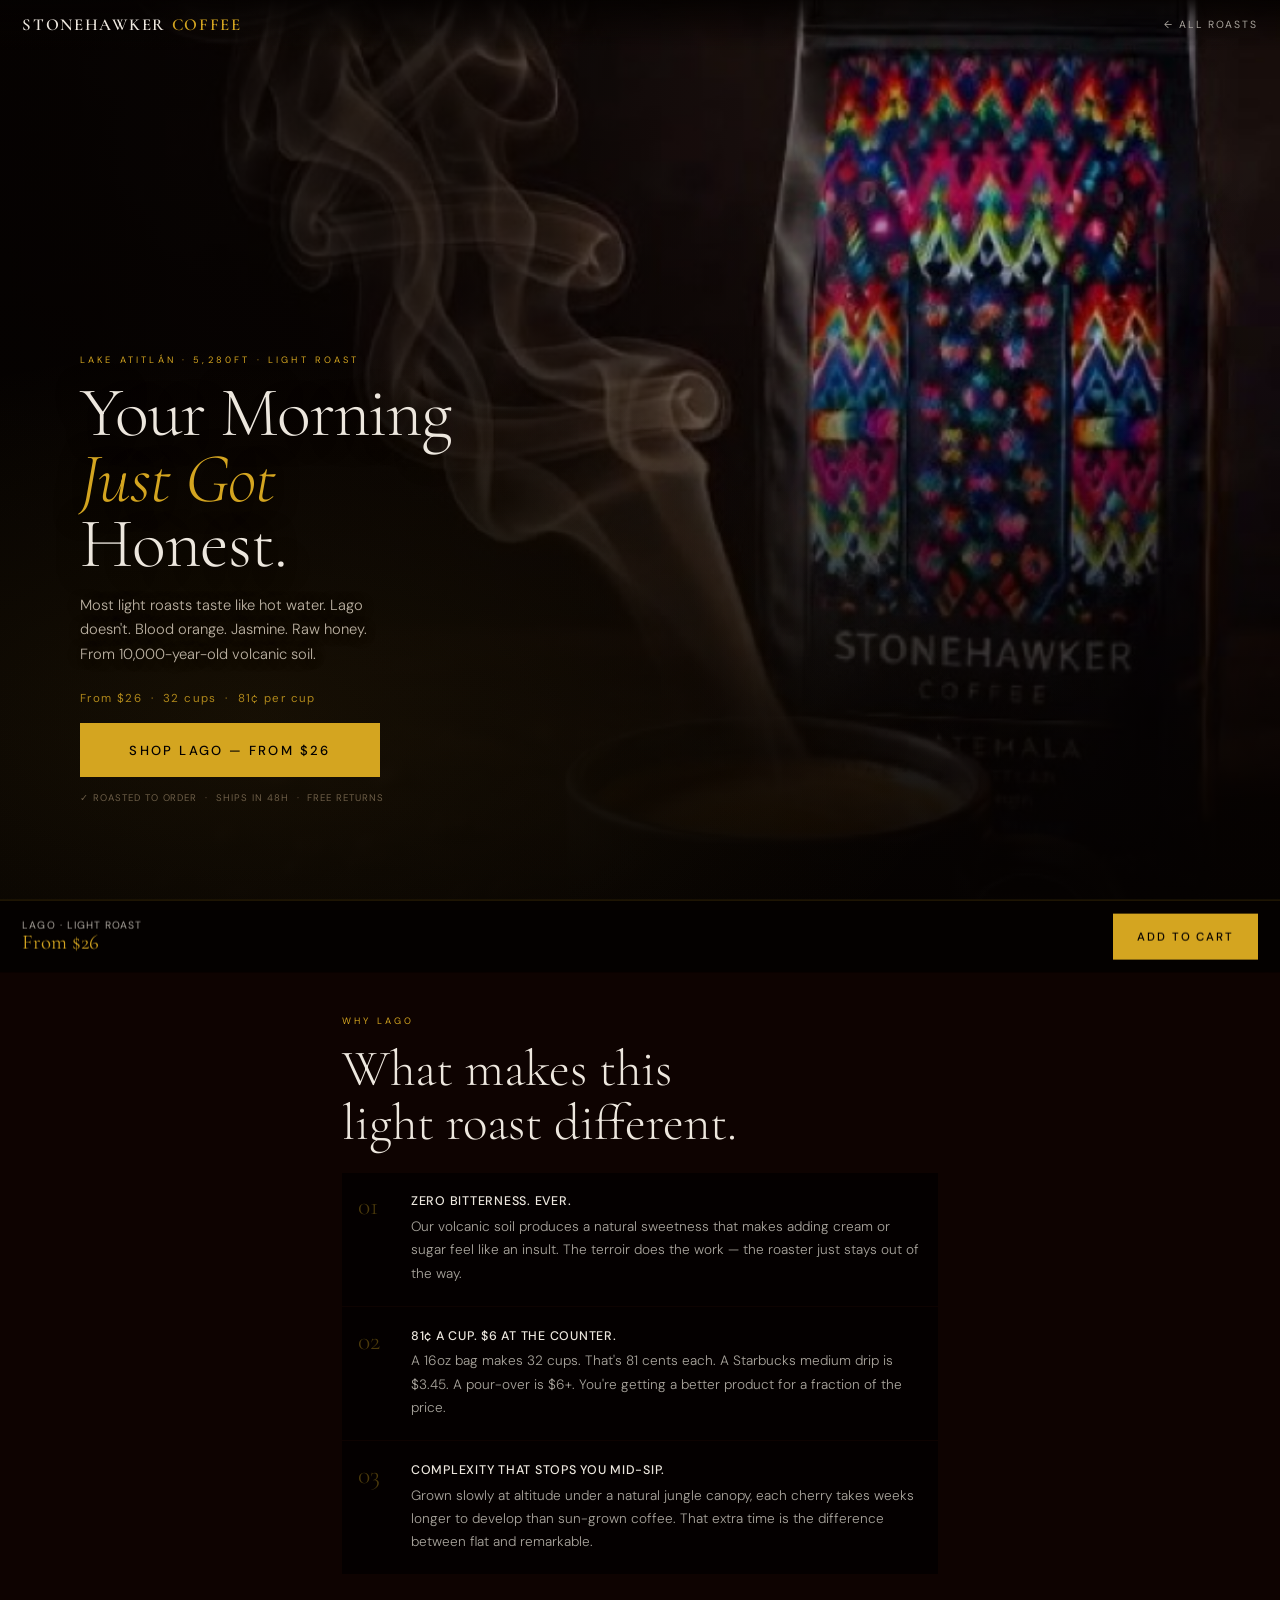
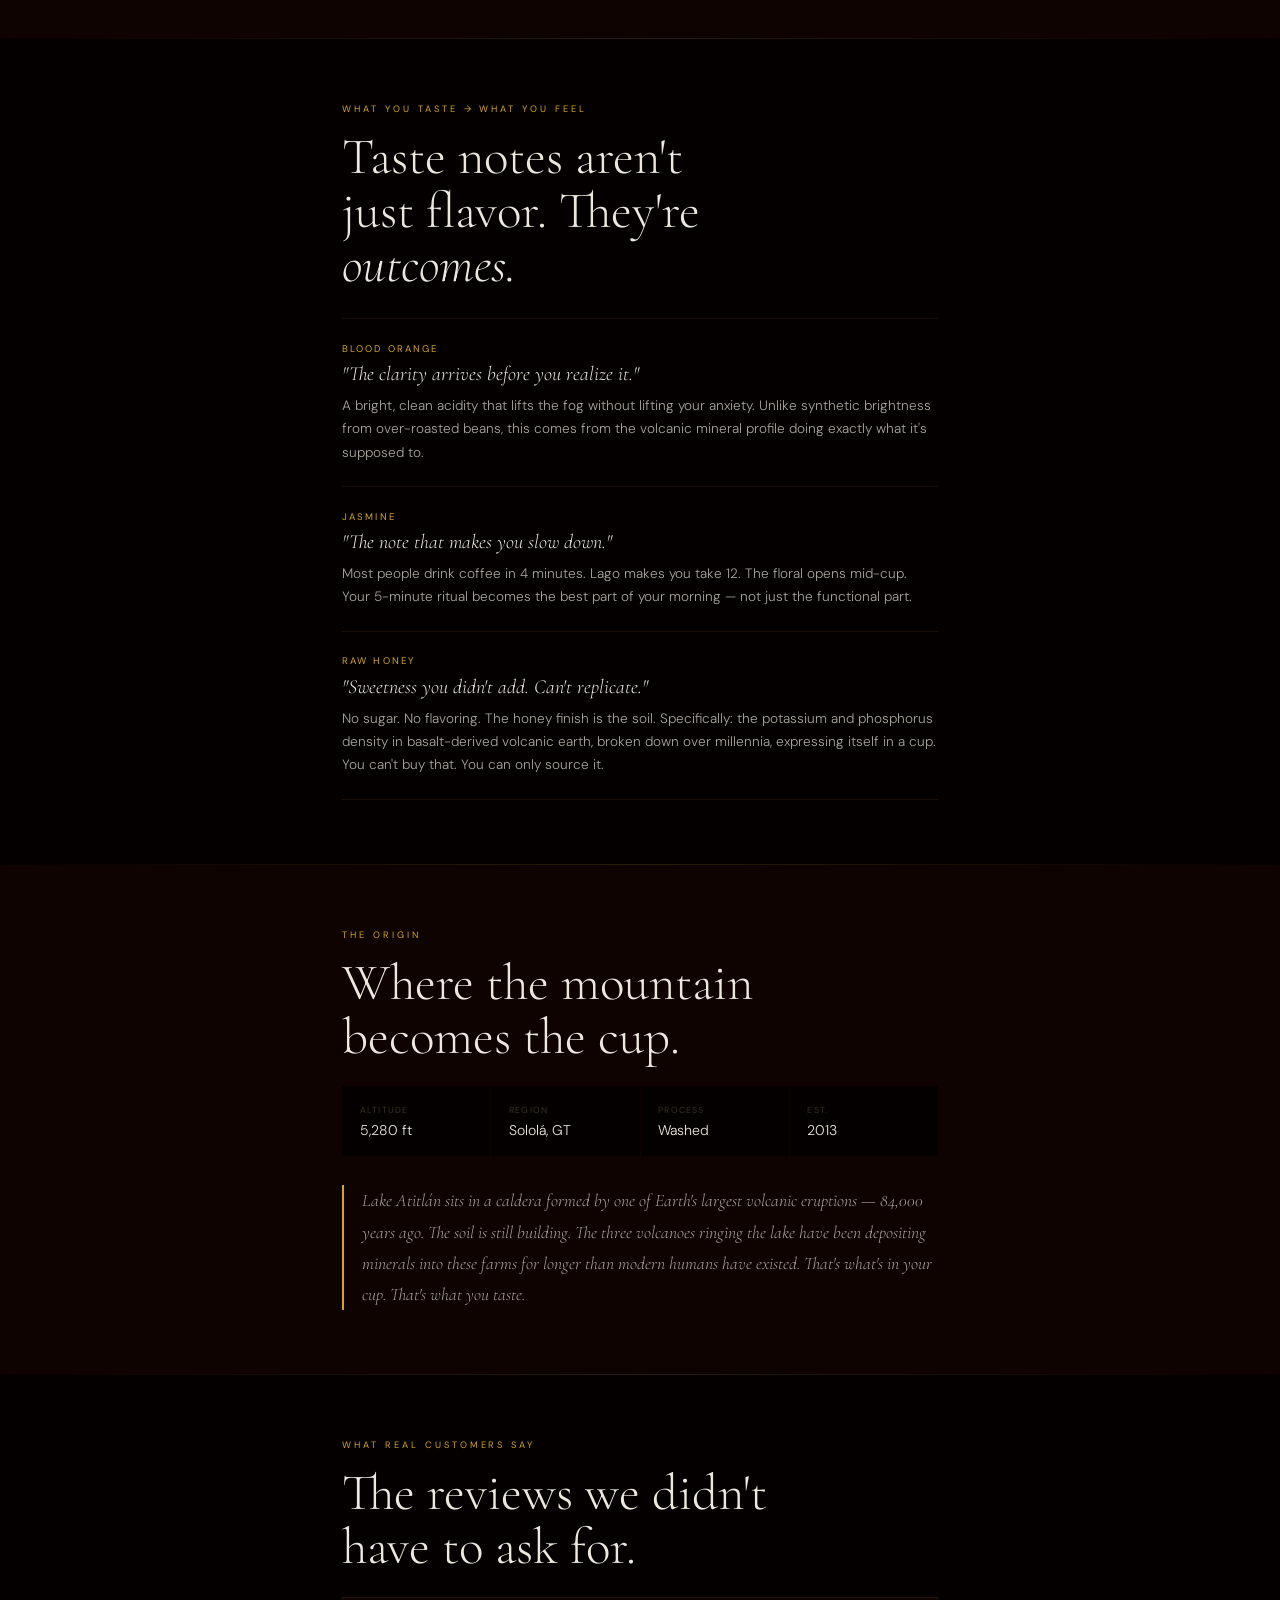
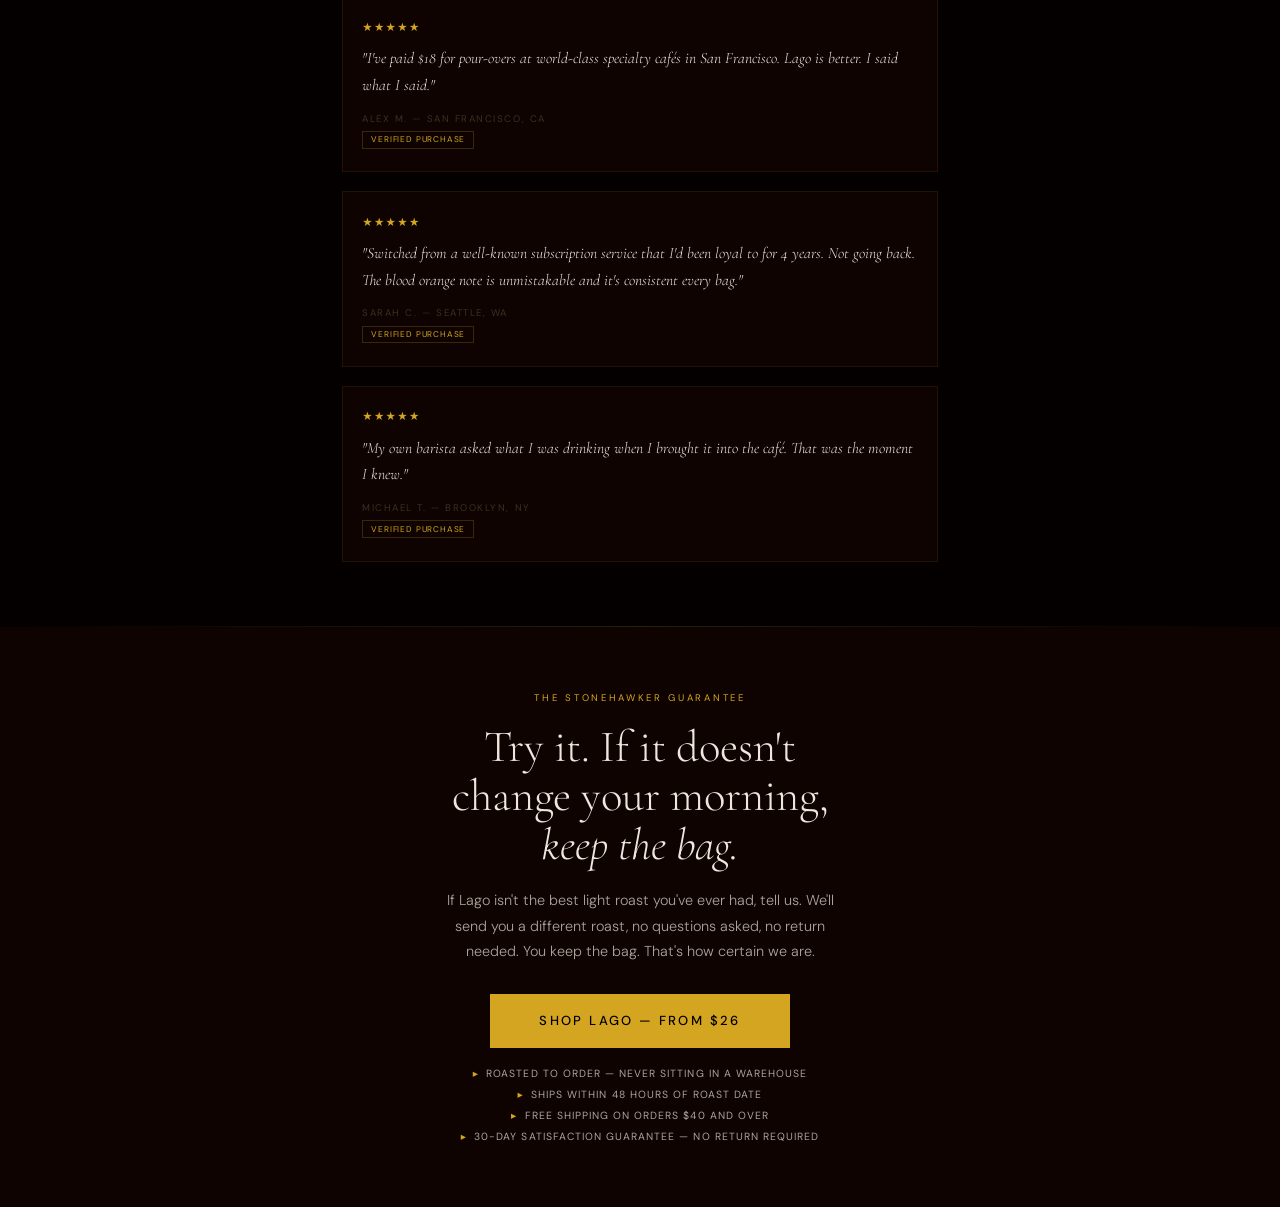
==== lago.html @ 263eb5f6 "Add 3 direct-response conversion landing pages lago.html     — Light roast (Sabri Suby / Hormozi fra" ====
<!DOCTYPE html>
<html lang="en">
<head>
<meta charset="UTF-8">
<meta name="viewport" content="width=device-width, initial-scale=1.0">
<title>Lago Light Roast — Stonehawker Coffee</title>
<meta name="description" content="The light roast that actually tastes like something. Blood orange, jasmine, raw honey. Shade-grown at 5,280ft on the volcanic shores of Lake Atitlán. From $26.">
<link rel="preconnect" href="https://fonts.googleapis.com">
<link href="https://fonts.googleapis.com/css2?family=Cormorant+Garamond:ital,wght@0,300;0,400;0,600;1,300;1,400&family=DM+Sans:wght@300;400;500&display=swap" rel="stylesheet">
<style>
:root {
  --bg:       oklch(7% 0.022 35);
  --bg-mid:   oklch(12% 0.028 35);
  --cream:    oklch(93% 0.014 80);
  --dim:      oklch(72% 0.013 78);
  --ash:      oklch(32% 0.03 80);
  --accent:   #D4A520;
  --accent-r: 212, 165, 32;
  --serif: 'Cormorant Garamond', Georgia, serif;
  --sans:  'DM Sans', system-ui, sans-serif;
}
*,*::before,*::after{box-sizing:border-box;margin:0;padding:0}
html{scroll-behavior:smooth}
body{background:var(--bg);color:var(--cream);font-family:var(--sans);overflow-x:hidden}

/* ─── NAV ─── */
.lp-nav{position:fixed;top:0;left:0;right:0;z-index:100;display:flex;align-items:center;justify-content:space-between;padding:.9rem 1.4rem;background:linear-gradient(to bottom,rgba(5,2,1,.9),transparent);transition:background .4s}
.lp-nav.solid{background:rgba(5,2,1,.97);backdrop-filter:blur(14px);border-bottom:1px solid rgba(var(--accent-r),.12)}
.lp-logo{font-family:var(--serif);font-size:1.05rem;font-weight:600;letter-spacing:.1em;color:var(--cream);text-decoration:none}
.lp-logo span{color:var(--accent)}
.lp-back{font-size:.65rem;letter-spacing:.18em;text-transform:uppercase;color:var(--dim);text-decoration:none;transition:color .2s}
.lp-back:hover{color:var(--accent)}

/* ─── HERO ─── */
#hero{position:relative;height:100svh;min-height:600px;overflow:hidden;background:var(--bg);display:flex;align-items:flex-end}
.hero-vid{position:absolute;inset:0;z-index:0}
.hero-vid video{width:100%;height:100%;object-fit:cover;object-position:55% center;display:block}
.hero-scrim{position:absolute;inset:0;z-index:1;background:
  linear-gradient(to right, rgba(5,2,1,.94) 0%, rgba(5,2,1,.75) 38%, rgba(5,2,1,.28) 68%, transparent 100%),
  linear-gradient(to top,   rgba(5,2,1,.98) 0%, rgba(5,2,1,.82) 22%, rgba(5,2,1,.42) 44%, rgba(5,2,1,.1) 64%, transparent 84%)}
.hero-tint{position:absolute;inset:0;z-index:1;background:radial-gradient(ellipse 80% 60% at 20% 80%, rgba(var(--accent-r),.08), transparent 70%)}
.hero-body{position:relative;z-index:2;width:100%;max-width:86vw;padding:0 1.5rem 5rem}
.hero-eye{font-size:.58rem;letter-spacing:.34em;text-transform:uppercase;color:var(--accent);margin-bottom:.9rem}
.hero-h1{font-family:var(--serif);font-size:clamp(3rem,11.5vw,5.8rem);font-weight:300;line-height:.93;letter-spacing:-.015em;margin-bottom:1rem;text-shadow:0 2px 28px rgba(0,0,0,.55)}
.hero-h1 em{font-style:italic;color:var(--accent)}
.hero-sub{font-size:.92rem;font-weight:300;color:rgba(237,225,208,.78);max-width:320px;line-height:1.68;margin-bottom:1.5rem;text-shadow:0 1px 12px rgba(0,0,0,.7)}
.hero-price{font-size:.72rem;letter-spacing:.12em;color:rgba(var(--accent-r),.8);margin-bottom:1.1rem}
.btn-hero{display:block;width:100%;max-width:340px;background:var(--accent);color:var(--bg);border:none;padding:1.05rem 1.6rem;font-family:var(--sans);font-size:.82rem;font-weight:500;letter-spacing:.18em;text-transform:uppercase;cursor:pointer;transition:all .3s;min-height:54px}
.btn-hero:hover{background:var(--cream);transform:translateY(-2px);box-shadow:0 14px 36px rgba(var(--accent-r),.45)}
.hero-trust{margin-top:.85rem;font-size:.6rem;letter-spacing:.1em;color:rgba(200,176,140,.5);text-transform:uppercase}

/* ─── TRUST BAR ─── */
.trust-bar{display:flex;justify-content:center;gap:2rem;flex-wrap:wrap;padding:1.1rem 1.4rem;background:var(--bg-mid);border-bottom:1px solid rgba(var(--accent-r),.08)}
.trust-pill{font-size:.58rem;letter-spacing:.14em;text-transform:uppercase;color:var(--dim);display:flex;align-items:center;gap:.35rem}
.trust-pill::before{content:'✓';color:var(--accent);font-size:.7rem}

/* ─── SECTION WRAPPER ─── */
.s{max-width:540px;margin:0 auto;padding:3.2rem 1.5rem}

/* ─── SECTION LABEL ─── */
.s-label{font-size:.58rem;letter-spacing:.32em;text-transform:uppercase;color:var(--accent);margin-bottom:.9rem}
.s-title{font-family:var(--serif);font-size:clamp(2rem,7vw,3.2rem);font-weight:300;line-height:1.06;margin-bottom:1.2rem}
.s-body{font-size:.92rem;font-weight:300;color:var(--dim);line-height:1.8}

/* ─── BENEFITS ─── */
#benefits{background:var(--bg-mid)}
.benefit-list{display:flex;flex-direction:column;gap:1px;margin-top:1.4rem}
.benefit{display:grid;grid-template-columns:2.4rem 1fr;gap:.9rem;align-items:start;background:var(--bg);padding:1.3rem 1rem}
.benefit-num{font-family:var(--serif);font-size:1.6rem;font-weight:300;color:rgba(var(--accent-r),.35);line-height:1}
.benefit-title{font-size:.78rem;font-weight:500;letter-spacing:.06em;text-transform:uppercase;color:var(--cream);margin-bottom:.35rem}
.benefit-copy{font-size:.85rem;font-weight:300;color:var(--dim);line-height:1.72}

/* ─── TASTE → EMOTION ─── */
#taste{background:var(--bg)}
.taste-list{margin-top:1.6rem;display:flex;flex-direction:column}
.taste-item{padding:1.4rem 0;border-top:1px solid rgba(var(--accent-r),.1)}
.taste-item:last-child{border-bottom:1px solid rgba(var(--accent-r),.1)}
.taste-note{font-size:.6rem;letter-spacing:.22em;text-transform:uppercase;color:var(--accent);margin-bottom:.45rem}
.taste-headline{font-family:var(--serif);font-size:1.25rem;font-weight:300;color:var(--cream);margin-bottom:.5rem;font-style:italic}
.taste-desc{font-size:.85rem;font-weight:300;color:var(--dim);line-height:1.72}

/* ─── ORIGIN ─── */
#origin{background:var(--bg-mid)}
.origin-grid{display:grid;grid-template-columns:1fr 1fr;gap:1px;margin-top:1.4rem;margin-bottom:1.8rem}
.origin-cell{background:var(--bg);padding:1.1rem}
.origin-cell-label{font-size:.55rem;letter-spacing:.14em;text-transform:uppercase;color:var(--ash);margin-bottom:.3rem}
.origin-cell-val{font-size:.88rem;color:var(--cream);font-weight:300}
.origin-quote{font-family:var(--serif);font-size:1.1rem;font-style:italic;font-weight:300;color:var(--dim);line-height:1.78;border-left:2px solid var(--accent);padding-left:1.1rem}

/* ─── PROOF ─── */
#proof{background:var(--bg)}
.proof-list{display:flex;flex-direction:column;gap:1.2rem;margin-top:1.4rem}
.proof-card{background:var(--bg-mid);border:1px solid rgba(var(--accent-r),.09);padding:1.4rem 1.2rem}
.proof-stars{color:var(--accent);font-size:.72rem;letter-spacing:.12em;margin-bottom:.7rem}
.proof-text{font-family:var(--serif);font-size:.98rem;font-style:italic;font-weight:300;line-height:1.7;color:var(--cream);margin-bottom:.75rem}
.proof-author{font-size:.6rem;letter-spacing:.16em;text-transform:uppercase;color:var(--ash)}
.proof-badge{display:inline-block;font-size:.52rem;letter-spacing:.1em;text-transform:uppercase;border:1px solid rgba(var(--accent-r),.22);color:var(--accent);padding:.15rem .5rem;margin-top:.4rem}

/* ─── CLOSE ─── */
#close{background:var(--bg-mid);text-align:center}
.close-guarantee{font-size:.6rem;letter-spacing:.28em;text-transform:uppercase;color:var(--accent);margin-bottom:1.2rem}
.close-title{font-family:var(--serif);font-size:clamp(1.9rem,6.5vw,2.8rem);font-weight:300;line-height:1.1;margin-bottom:1.1rem}
.close-body{font-size:.9rem;font-weight:300;color:var(--dim);line-height:1.78;max-width:420px;margin:0 auto 1.8rem}
.close-perks{display:flex;flex-direction:column;gap:.5rem;margin-top:1.2rem}
.close-perk{font-size:.65rem;letter-spacing:.1em;text-transform:uppercase;color:var(--dim);display:flex;align-items:center;justify-content:center;gap:.45rem}
.close-perk::before{content:'▸';color:var(--accent)}

/* ─── STICKY BAR ─── */
.sticky{position:fixed;bottom:0;left:0;right:0;z-index:200;background:rgba(5,2,1,.97);backdrop-filter:blur(16px);border-top:1px solid rgba(var(--accent-r),.2);padding:.8rem 1.4rem;display:flex;align-items:center;gap:.8rem;justify-content:space-between;transform:translateY(100%);transition:transform .35s ease}
.sticky.visible{transform:translateY(0)}
.sticky-info{flex:1;min-width:0}
.sticky-name{font-size:.65rem;letter-spacing:.1em;text-transform:uppercase;color:var(--dim)}
.sticky-price{font-family:var(--serif);font-size:1.3rem;color:var(--accent);line-height:1.1}
.btn-sticky{background:var(--accent);color:var(--bg);border:none;padding:.8rem 1.5rem;font-family:var(--sans);font-size:.72rem;font-weight:500;letter-spacing:.16em;text-transform:uppercase;cursor:pointer;transition:all .25s;white-space:nowrap;min-height:46px;flex-shrink:0}
.btn-sticky:hover{background:var(--cream)}

/* ─── DIVIDER ─── */
.rule{height:1px;background:linear-gradient(to right,transparent,rgba(var(--accent-r),.18),transparent);margin:0}

@media(min-width:680px){
  .s{padding:4rem 2rem;max-width:600px}
  .hero-body{padding:0 3rem 5.5rem;max-width:580px}
  .btn-hero{max-width:300px}
  .origin-grid{grid-template-columns:repeat(4,1fr)}
  .trust-bar{gap:3rem}
}
@media(min-width:960px){
  .s{max-width:660px}
  .hero-body{max-width:660px;padding:0 5rem 6rem}
  .hero-h1{font-size:clamp(4rem,5.5vw,6.4rem)}
}
</style>
</head>
<body>

<nav class="lp-nav" id="lp-nav">
  <a href="index.html" class="lp-logo">STONEHAWKER <span>COFFEE</span></a>
  <a href="index.html" class="lp-back">← All Roasts</a>
</nav>

<!-- HERO -->
<section id="hero">
  <div class="hero-vid">
    <video autoplay muted loop playsinline preload="metadata" poster="assets/images/hero-poster.jpg">
      <source src="assets/video/hero-loop.mp4" type="video/mp4">
    </video>
  </div>
  <div class="hero-scrim"></div>
  <div class="hero-tint"></div>
  <div class="hero-body">
    <p class="hero-eye">Lake Atitlán · 5,280ft · Light Roast</p>
    <h1 class="hero-h1">Your Morning<br><em>Just Got</em><br>Honest.</h1>
    <p class="hero-sub">Most light roasts taste like hot water. Lago doesn't. Blood orange. Jasmine. Raw honey. From 10,000-year-old volcanic soil.</p>
    <p class="hero-price">From $26 &nbsp;·&nbsp; 32 cups &nbsp;·&nbsp; 81¢ per cup</p>
    <button class="btn-hero" onclick="addToCart()">Shop Lago — From $26</button>
    <p class="hero-trust">✓ Roasted to order &nbsp;·&nbsp; Ships in 48h &nbsp;·&nbsp; Free returns</p>
  </div>
</section>

<!-- TRUST BAR -->
<div class="trust-bar">
  <span class="trust-pill">Single Origin</span>
  <span class="trust-pill">Naturally Organic</span>
  <span class="trust-pill">Fair Trade Direct</span>
  <span class="trust-pill">Roasted to Order</span>
  <span class="trust-pill">30-Day Guarantee</span>
</div>

<div class="rule"></div>

<!-- BENEFITS -->
<section id="benefits">
  <div class="s">
    <p class="s-label">Why Lago</p>
    <h2 class="s-title">What makes this<br>light roast different.</h2>
    <div class="benefit-list">
      <div class="benefit">
        <span class="benefit-num">01</span>
        <div>
          <div class="benefit-title">Zero bitterness. Ever.</div>
          <p class="benefit-copy">Our volcanic soil produces a natural sweetness that makes adding cream or sugar feel like an insult. The terroir does the work — the roaster just stays out of the way.</p>
        </div>
      </div>
      <div class="benefit">
        <span class="benefit-num">02</span>
        <div>
          <div class="benefit-title">81¢ a cup. $6 at the counter.</div>
          <p class="benefit-copy">A 16oz bag makes 32 cups. That's 81 cents each. A Starbucks medium drip is $3.45. A pour-over is $6+. You're getting a better product for a fraction of the price.</p>
        </div>
      </div>
      <div class="benefit">
        <span class="benefit-num">03</span>
        <div>
          <div class="benefit-title">Complexity that stops you mid-sip.</div>
          <p class="benefit-copy">Grown slowly at altitude under a natural jungle canopy, each cherry takes weeks longer to develop than sun-grown coffee. That extra time is the difference between flat and remarkable.</p>
        </div>
      </div>
    </div>
  </div>
</section>

<div class="rule"></div>

<!-- TASTE → EMOTION -->
<section id="taste">
  <div class="s">
    <p class="s-label">What You Taste → What You Feel</p>
    <h2 class="s-title">Taste notes aren't<br>just flavor. They're<br><em>outcomes.</em></h2>
    <div class="taste-list">
      <div class="taste-item">
        <p class="taste-note">Blood Orange</p>
        <p class="taste-headline">"The clarity arrives before you realize it."</p>
        <p class="taste-desc">A bright, clean acidity that lifts the fog without lifting your anxiety. Unlike synthetic brightness from over-roasted beans, this comes from the volcanic mineral profile doing exactly what it's supposed to.</p>
      </div>
      <div class="taste-item">
        <p class="taste-note">Jasmine</p>
        <p class="taste-headline">"The note that makes you slow down."</p>
        <p class="taste-desc">Most people drink coffee in 4 minutes. Lago makes you take 12. The floral opens mid-cup. Your 5-minute ritual becomes the best part of your morning — not just the functional part.</p>
      </div>
      <div class="taste-item">
        <p class="taste-note">Raw Honey</p>
        <p class="taste-headline">"Sweetness you didn't add. Can't replicate."</p>
        <p class="taste-desc">No sugar. No flavoring. The honey finish is the soil. Specifically: the potassium and phosphorus density in basalt-derived volcanic earth, broken down over millennia, expressing itself in a cup. You can't buy that. You can only source it.</p>
      </div>
    </div>
  </div>
</section>

<div class="rule"></div>

<!-- ORIGIN -->
<section id="origin">
  <div class="s">
    <p class="s-label">The Origin</p>
    <h2 class="s-title">Where the mountain<br>becomes the cup.</h2>
    <div class="origin-grid">
      <div class="origin-cell"><div class="origin-cell-label">Altitude</div><div class="origin-cell-val">5,280 ft</div></div>
      <div class="origin-cell"><div class="origin-cell-label">Region</div><div class="origin-cell-val">Sololá, GT</div></div>
      <div class="origin-cell"><div class="origin-cell-label">Process</div><div class="origin-cell-val">Washed</div></div>
      <div class="origin-cell"><div class="origin-cell-label">Est.</div><div class="origin-cell-val">2013</div></div>
    </div>
    <p class="origin-quote">Lake Atitlán sits in a caldera formed by one of Earth's largest volcanic eruptions — 84,000 years ago. The soil is still building. The three volcanoes ringing the lake have been depositing minerals into these farms for longer than modern humans have existed. That's what's in your cup. That's what you taste.</p>
  </div>
</section>

<div class="rule"></div>

<!-- SOCIAL PROOF -->
<section id="proof">
  <div class="s">
    <p class="s-label">What Real Customers Say</p>
    <h2 class="s-title">The reviews we didn't<br>have to ask for.</h2>
    <div class="proof-list">
      <div class="proof-card">
        <div class="proof-stars">★★★★★</div>
        <p class="proof-text">"I've paid $18 for pour-overs at world-class specialty cafés in San Francisco. Lago is better. I said what I said."</p>
        <p class="proof-author">Alex M. — San Francisco, CA</p>
        <span class="proof-badge">Verified Purchase</span>
      </div>
      <div class="proof-card">
        <div class="proof-stars">★★★★★</div>
        <p class="proof-text">"Switched from a well-known subscription service that I'd been loyal to for 4 years. Not going back. The blood orange note is unmistakable and it's consistent every bag."</p>
        <p class="proof-author">Sarah C. — Seattle, WA</p>
        <span class="proof-badge">Verified Purchase</span>
      </div>
      <div class="proof-card">
        <div class="proof-stars">★★★★★</div>
        <p class="proof-text">"My own barista asked what I was drinking when I brought it into the café. That was the moment I knew."</p>
        <p class="proof-author">Michael T. — Brooklyn, NY</p>
        <span class="proof-badge">Verified Purchase</span>
      </div>
    </div>
  </div>
</section>

<div class="rule"></div>

<!-- CLOSE -->
<section id="close">
  <div class="s" style="text-align:center">
    <p class="close-guarantee">The Stonehawker Guarantee</p>
    <h2 class="close-title">Try it. If it doesn't<br>change your morning,<br><em>keep the bag.</em></h2>
    <p class="close-body">If Lago isn't the best light roast you've ever had, tell us. We'll send you a different roast, no questions asked, no return needed. You keep the bag. That's how certain we are.</p>
    <button class="btn-hero" style="margin:0 auto" onclick="addToCart()">Shop Lago — From $26</button>
    <div class="close-perks">
      <span class="close-perk">Roasted to order — never sitting in a warehouse</span>
      <span class="close-perk">Ships within 48 hours of roast date</span>
      <span class="close-perk">Free shipping on orders $40 and over</span>
      <span class="close-perk">30-day satisfaction guarantee — no return required</span>
    </div>
  </div>
</section>

<!-- STICKY BUY BAR -->
<div class="sticky" id="sticky">
  <div class="sticky-info">
    <div class="sticky-name">Lago · Light Roast</div>
    <div class="sticky-price">From $26</div>
  </div>
  <button class="btn-sticky" onclick="addToCart()">Add to Cart</button>
</div>

<script>
(function(){
  var nav = document.getElementById('lp-nav');
  var sticky = document.getElementById('sticky');
  var hero = document.getElementById('hero');
  window.addEventListener('scroll', function(){
    var y = window.scrollY;
    nav.classList.toggle('solid', y > 60);
    var heroBot = hero.offsetTop + hero.offsetHeight - 120;
    sticky.classList.toggle('visible', y > heroBot);
  }, {passive:true});

  var vid = document.querySelector('video');
  if(vid){ vid.muted=true; var p=vid.play(); if(p) p.catch(function(){vid.setAttribute('controls','');}); }
})();

function addToCart(){
  window.location.href='ashira.html';
}
</script>
</body>
</html>
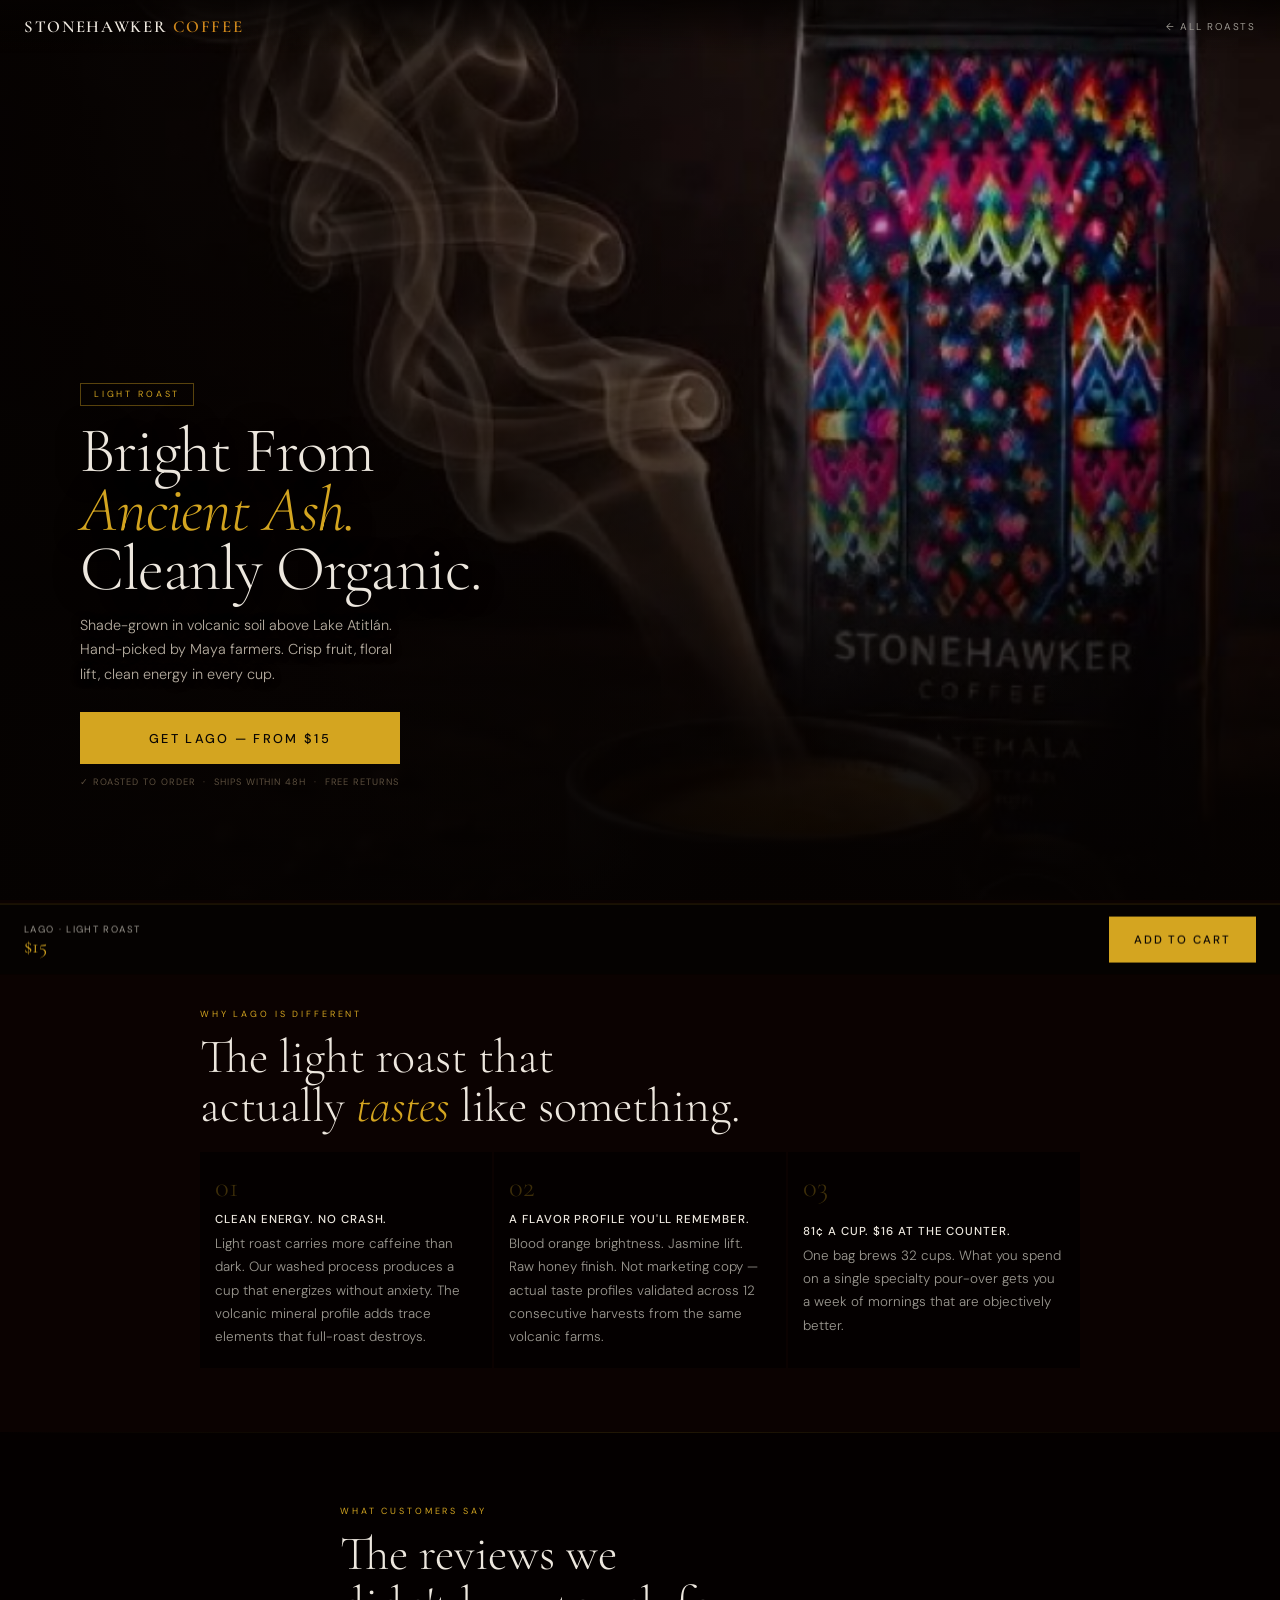
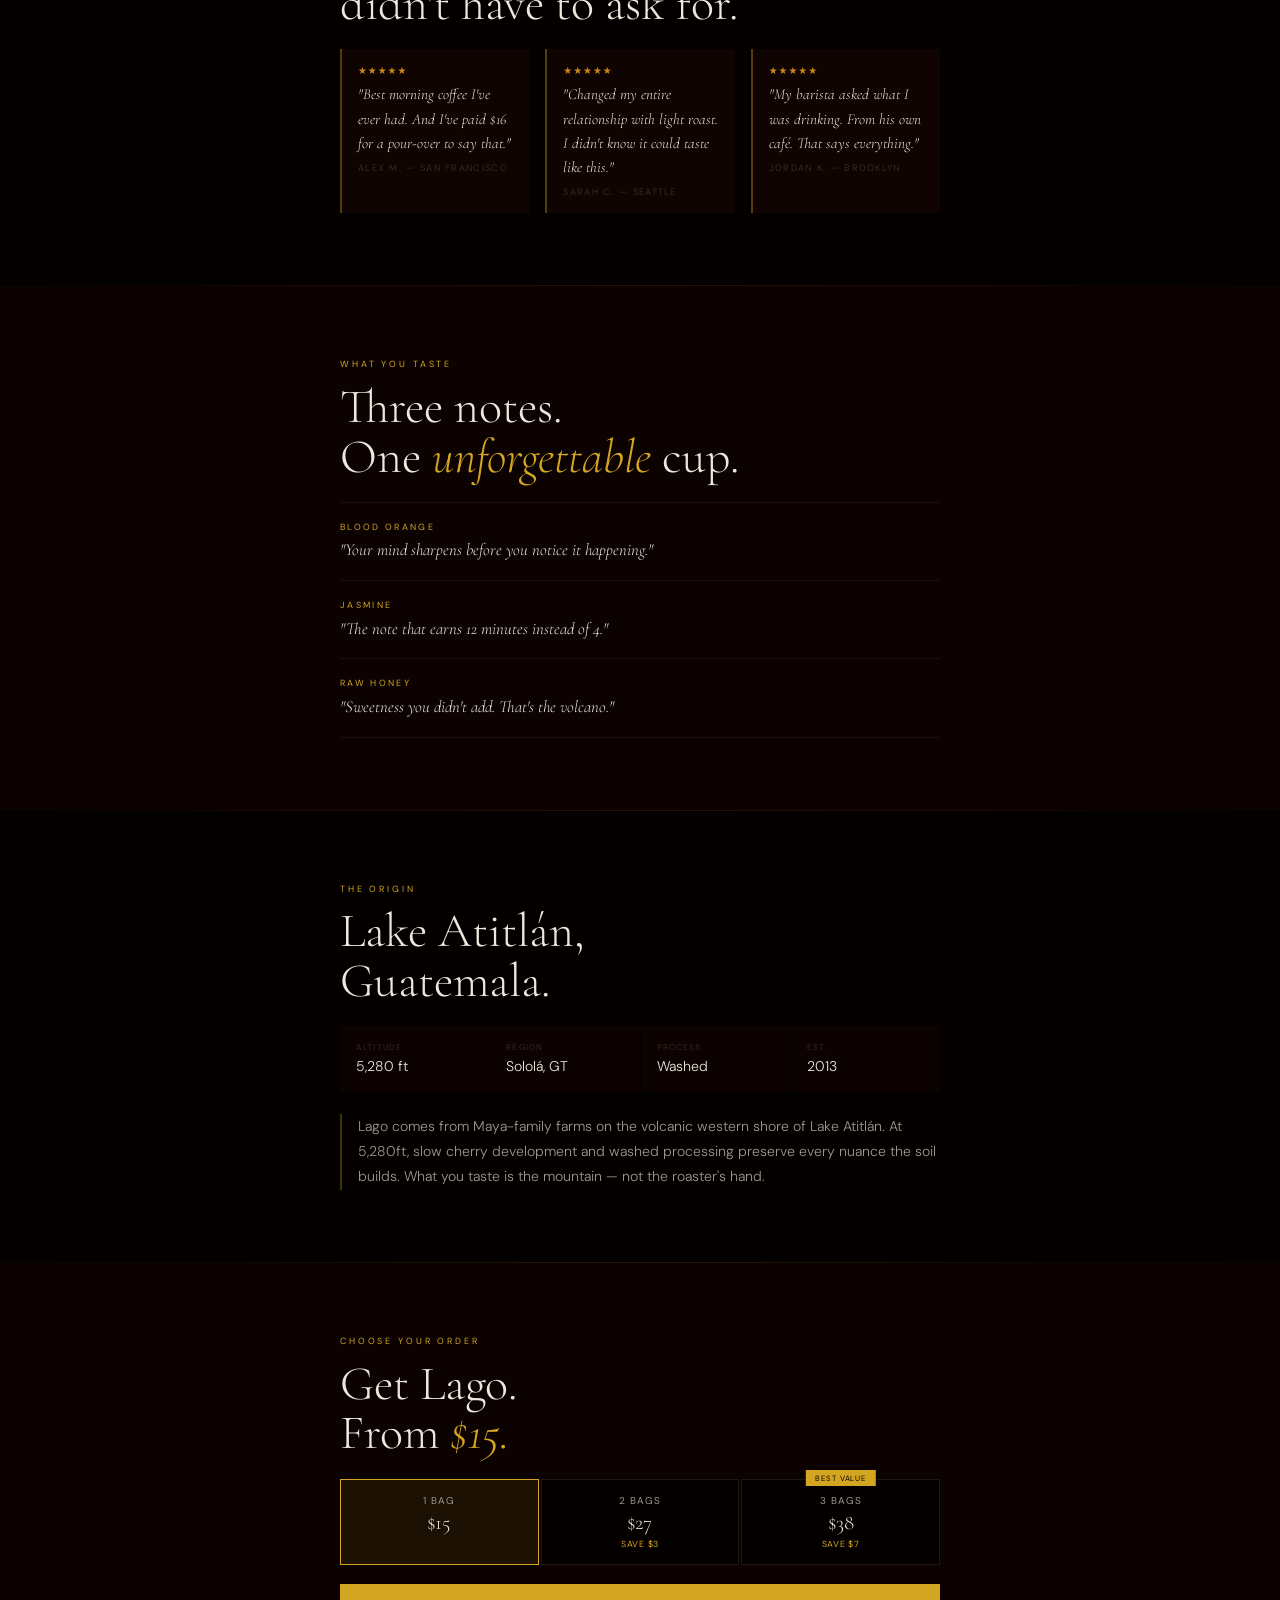
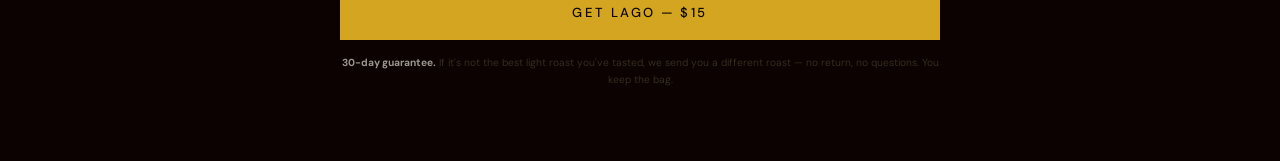
==== commit 3b4bb692: "Rebuild all 3 landing pages — full conversion system Shared css/lp.css base (cached across pages, ~5" ====
--- a/lago.html
+++ b/lago.html
@@ -4,195 +4,82 @@
 <meta charset="UTF-8">
 <meta name="viewport" content="width=device-width, initial-scale=1.0">
 <title>Lago Light Roast — Stonehawker Coffee</title>
-<meta name="description" content="The light roast that actually tastes like something. Blood orange, jasmine, raw honey. Shade-grown at 5,280ft on the volcanic shores of Lake Atitlán. From $26.">
+<meta name="description" content="Bright, floral, volcanic. Blood orange, jasmine, and raw honey from shade-grown farms at 5,280ft above Lake Atitlán. From $15. Roasted to order.">
 <link rel="preconnect" href="https://fonts.googleapis.com">
 <link href="https://fonts.googleapis.com/css2?family=Cormorant+Garamond:ital,wght@0,300;0,400;0,600;1,300;1,400&family=DM+Sans:wght@300;400;500&display=swap" rel="stylesheet">
+<link rel="stylesheet" href="css/lp.css">
 <style>
-:root {
-  --bg:       oklch(7% 0.022 35);
-  --bg-mid:   oklch(12% 0.028 35);
-  --cream:    oklch(93% 0.014 80);
-  --dim:      oklch(72% 0.013 78);
-  --ash:      oklch(32% 0.03 80);
-  --accent:   #D4A520;
-  --accent-r: 212, 165, 32;
-  --serif: 'Cormorant Garamond', Georgia, serif;
-  --sans:  'DM Sans', system-ui, sans-serif;
-}
-*,*::before,*::after{box-sizing:border-box;margin:0;padding:0}
-html{scroll-behavior:smooth}
-body{background:var(--bg);color:var(--cream);font-family:var(--sans);overflow-x:hidden}
-
-/* ─── NAV ─── */
-.lp-nav{position:fixed;top:0;left:0;right:0;z-index:100;display:flex;align-items:center;justify-content:space-between;padding:.9rem 1.4rem;background:linear-gradient(to bottom,rgba(5,2,1,.9),transparent);transition:background .4s}
-.lp-nav.solid{background:rgba(5,2,1,.97);backdrop-filter:blur(14px);border-bottom:1px solid rgba(var(--accent-r),.12)}
-.lp-logo{font-family:var(--serif);font-size:1.05rem;font-weight:600;letter-spacing:.1em;color:var(--cream);text-decoration:none}
-.lp-logo span{color:var(--accent)}
-.lp-back{font-size:.65rem;letter-spacing:.18em;text-transform:uppercase;color:var(--dim);text-decoration:none;transition:color .2s}
-.lp-back:hover{color:var(--accent)}
-
-/* ─── HERO ─── */
-#hero{position:relative;height:100svh;min-height:600px;overflow:hidden;background:var(--bg);display:flex;align-items:flex-end}
-.hero-vid{position:absolute;inset:0;z-index:0}
-.hero-vid video{width:100%;height:100%;object-fit:cover;object-position:55% center;display:block}
-.hero-scrim{position:absolute;inset:0;z-index:1;background:
-  linear-gradient(to right, rgba(5,2,1,.94) 0%, rgba(5,2,1,.75) 38%, rgba(5,2,1,.28) 68%, transparent 100%),
-  linear-gradient(to top,   rgba(5,2,1,.98) 0%, rgba(5,2,1,.82) 22%, rgba(5,2,1,.42) 44%, rgba(5,2,1,.1) 64%, transparent 84%)}
-.hero-tint{position:absolute;inset:0;z-index:1;background:radial-gradient(ellipse 80% 60% at 20% 80%, rgba(var(--accent-r),.08), transparent 70%)}
-.hero-body{position:relative;z-index:2;width:100%;max-width:86vw;padding:0 1.5rem 5rem}
-.hero-eye{font-size:.58rem;letter-spacing:.34em;text-transform:uppercase;color:var(--accent);margin-bottom:.9rem}
-.hero-h1{font-family:var(--serif);font-size:clamp(3rem,11.5vw,5.8rem);font-weight:300;line-height:.93;letter-spacing:-.015em;margin-bottom:1rem;text-shadow:0 2px 28px rgba(0,0,0,.55)}
-.hero-h1 em{font-style:italic;color:var(--accent)}
-.hero-sub{font-size:.92rem;font-weight:300;color:rgba(237,225,208,.78);max-width:320px;line-height:1.68;margin-bottom:1.5rem;text-shadow:0 1px 12px rgba(0,0,0,.7)}
-.hero-price{font-size:.72rem;letter-spacing:.12em;color:rgba(var(--accent-r),.8);margin-bottom:1.1rem}
-.btn-hero{display:block;width:100%;max-width:340px;background:var(--accent);color:var(--bg);border:none;padding:1.05rem 1.6rem;font-family:var(--sans);font-size:.82rem;font-weight:500;letter-spacing:.18em;text-transform:uppercase;cursor:pointer;transition:all .3s;min-height:54px}
-.btn-hero:hover{background:var(--cream);transform:translateY(-2px);box-shadow:0 14px 36px rgba(var(--accent-r),.45)}
-.hero-trust{margin-top:.85rem;font-size:.6rem;letter-spacing:.1em;color:rgba(200,176,140,.5);text-transform:uppercase}
-
-/* ─── TRUST BAR ─── */
-.trust-bar{display:flex;justify-content:center;gap:2rem;flex-wrap:wrap;padding:1.1rem 1.4rem;background:var(--bg-mid);border-bottom:1px solid rgba(var(--accent-r),.08)}
-.trust-pill{font-size:.58rem;letter-spacing:.14em;text-transform:uppercase;color:var(--dim);display:flex;align-items:center;gap:.35rem}
-.trust-pill::before{content:'✓';color:var(--accent);font-size:.7rem}
-
-/* ─── SECTION WRAPPER ─── */
-.s{max-width:540px;margin:0 auto;padding:3.2rem 1.5rem}
-
-/* ─── SECTION LABEL ─── */
-.s-label{font-size:.58rem;letter-spacing:.32em;text-transform:uppercase;color:var(--accent);margin-bottom:.9rem}
-.s-title{font-family:var(--serif);font-size:clamp(2rem,7vw,3.2rem);font-weight:300;line-height:1.06;margin-bottom:1.2rem}
-.s-body{font-size:.92rem;font-weight:300;color:var(--dim);line-height:1.8}
-
-/* ─── BENEFITS ─── */
-#benefits{background:var(--bg-mid)}
-.benefit-list{display:flex;flex-direction:column;gap:1px;margin-top:1.4rem}
-.benefit{display:grid;grid-template-columns:2.4rem 1fr;gap:.9rem;align-items:start;background:var(--bg);padding:1.3rem 1rem}
-.benefit-num{font-family:var(--serif);font-size:1.6rem;font-weight:300;color:rgba(var(--accent-r),.35);line-height:1}
-.benefit-title{font-size:.78rem;font-weight:500;letter-spacing:.06em;text-transform:uppercase;color:var(--cream);margin-bottom:.35rem}
-.benefit-copy{font-size:.85rem;font-weight:300;color:var(--dim);line-height:1.72}
-
-/* ─── TASTE → EMOTION ─── */
-#taste{background:var(--bg)}
-.taste-list{margin-top:1.6rem;display:flex;flex-direction:column}
-.taste-item{padding:1.4rem 0;border-top:1px solid rgba(var(--accent-r),.1)}
-.taste-item:last-child{border-bottom:1px solid rgba(var(--accent-r),.1)}
-.taste-note{font-size:.6rem;letter-spacing:.22em;text-transform:uppercase;color:var(--accent);margin-bottom:.45rem}
-.taste-headline{font-family:var(--serif);font-size:1.25rem;font-weight:300;color:var(--cream);margin-bottom:.5rem;font-style:italic}
-.taste-desc{font-size:.85rem;font-weight:300;color:var(--dim);line-height:1.72}
-
-/* ─── ORIGIN ─── */
-#origin{background:var(--bg-mid)}
-.origin-grid{display:grid;grid-template-columns:1fr 1fr;gap:1px;margin-top:1.4rem;margin-bottom:1.8rem}
-.origin-cell{background:var(--bg);padding:1.1rem}
-.origin-cell-label{font-size:.55rem;letter-spacing:.14em;text-transform:uppercase;color:var(--ash);margin-bottom:.3rem}
-.origin-cell-val{font-size:.88rem;color:var(--cream);font-weight:300}
-.origin-quote{font-family:var(--serif);font-size:1.1rem;font-style:italic;font-weight:300;color:var(--dim);line-height:1.78;border-left:2px solid var(--accent);padding-left:1.1rem}
-
-/* ─── PROOF ─── */
-#proof{background:var(--bg)}
-.proof-list{display:flex;flex-direction:column;gap:1.2rem;margin-top:1.4rem}
-.proof-card{background:var(--bg-mid);border:1px solid rgba(var(--accent-r),.09);padding:1.4rem 1.2rem}
-.proof-stars{color:var(--accent);font-size:.72rem;letter-spacing:.12em;margin-bottom:.7rem}
-.proof-text{font-family:var(--serif);font-size:.98rem;font-style:italic;font-weight:300;line-height:1.7;color:var(--cream);margin-bottom:.75rem}
-.proof-author{font-size:.6rem;letter-spacing:.16em;text-transform:uppercase;color:var(--ash)}
-.proof-badge{display:inline-block;font-size:.52rem;letter-spacing:.1em;text-transform:uppercase;border:1px solid rgba(var(--accent-r),.22);color:var(--accent);padding:.15rem .5rem;margin-top:.4rem}
-
-/* ─── CLOSE ─── */
-#close{background:var(--bg-mid);text-align:center}
-.close-guarantee{font-size:.6rem;letter-spacing:.28em;text-transform:uppercase;color:var(--accent);margin-bottom:1.2rem}
-.close-title{font-family:var(--serif);font-size:clamp(1.9rem,6.5vw,2.8rem);font-weight:300;line-height:1.1;margin-bottom:1.1rem}
-.close-body{font-size:.9rem;font-weight:300;color:var(--dim);line-height:1.78;max-width:420px;margin:0 auto 1.8rem}
-.close-perks{display:flex;flex-direction:column;gap:.5rem;margin-top:1.2rem}
-.close-perk{font-size:.65rem;letter-spacing:.1em;text-transform:uppercase;color:var(--dim);display:flex;align-items:center;justify-content:center;gap:.45rem}
-.close-perk::before{content:'▸';color:var(--accent)}
-
-/* ─── STICKY BAR ─── */
-.sticky{position:fixed;bottom:0;left:0;right:0;z-index:200;background:rgba(5,2,1,.97);backdrop-filter:blur(16px);border-top:1px solid rgba(var(--accent-r),.2);padding:.8rem 1.4rem;display:flex;align-items:center;gap:.8rem;justify-content:space-between;transform:translateY(100%);transition:transform .35s ease}
-.sticky.visible{transform:translateY(0)}
-.sticky-info{flex:1;min-width:0}
-.sticky-name{font-size:.65rem;letter-spacing:.1em;text-transform:uppercase;color:var(--dim)}
-.sticky-price{font-family:var(--serif);font-size:1.3rem;color:var(--accent);line-height:1.1}
-.btn-sticky{background:var(--accent);color:var(--bg);border:none;padding:.8rem 1.5rem;font-family:var(--sans);font-size:.72rem;font-weight:500;letter-spacing:.16em;text-transform:uppercase;cursor:pointer;transition:all .25s;white-space:nowrap;min-height:46px;flex-shrink:0}
-.btn-sticky:hover{background:var(--cream)}
-
-/* ─── DIVIDER ─── */
-.rule{height:1px;background:linear-gradient(to right,transparent,rgba(var(--accent-r),.18),transparent);margin:0}
-
-@media(min-width:680px){
-  .s{padding:4rem 2rem;max-width:600px}
-  .hero-body{padding:0 3rem 5.5rem;max-width:580px}
-  .btn-hero{max-width:300px}
-  .origin-grid{grid-template-columns:repeat(4,1fr)}
-  .trust-bar{gap:3rem}
-}
-@media(min-width:960px){
-  .s{max-width:660px}
-  .hero-body{max-width:660px;padding:0 5rem 6rem}
-  .hero-h1{font-size:clamp(4rem,5.5vw,6.4rem)}
+:root{
+  --accent:        #D4A520;
+  --accent-r:      212, 165, 32;
+  --bg-cta-text:   #0A0604;
 }
 </style>
 </head>
 <body>
 
-<nav class="lp-nav" id="lp-nav">
-  <a href="index.html" class="lp-logo">STONEHAWKER <span>COFFEE</span></a>
-  <a href="index.html" class="lp-back">← All Roasts</a>
+<nav class="lp-nav" id="nav">
+  <a href="index.html" class="nav-logo">STONEHAWKER <span>COFFEE</span></a>
+  <a href="index.html" class="nav-back">← All Roasts</a>
 </nav>
 
-<!-- HERO -->
+<!-- ── HERO ── -->
 <section id="hero">
   <div class="hero-vid">
-    <video autoplay muted loop playsinline preload="metadata" poster="assets/images/hero-poster.jpg">
+    <video autoplay muted loop playsinline preload="metadata" poster="assets/images/hero-poster.jpg" id="hero-vid">
       <source src="assets/video/hero-loop.mp4" type="video/mp4">
     </video>
   </div>
   <div class="hero-scrim"></div>
-  <div class="hero-tint"></div>
-  <div class="hero-body">
-    <p class="hero-eye">Lake Atitlán · 5,280ft · Light Roast</p>
-    <h1 class="hero-h1">Your Morning<br><em>Just Got</em><br>Honest.</h1>
-    <p class="hero-sub">Most light roasts taste like hot water. Lago doesn't. Blood orange. Jasmine. Raw honey. From 10,000-year-old volcanic soil.</p>
-    <p class="hero-price">From $26 &nbsp;·&nbsp; 32 cups &nbsp;·&nbsp; 81¢ per cup</p>
-    <button class="btn-hero" onclick="addToCart()">Shop Lago — From $26</button>
-    <p class="hero-trust">✓ Roasted to order &nbsp;·&nbsp; Ships in 48h &nbsp;·&nbsp; Free returns</p>
-  </div>
-</section>
-
-<!-- TRUST BAR -->
-<div class="trust-bar">
-  <span class="trust-pill">Single Origin</span>
-  <span class="trust-pill">Naturally Organic</span>
-  <span class="trust-pill">Fair Trade Direct</span>
-  <span class="trust-pill">Roasted to Order</span>
-  <span class="trust-pill">30-Day Guarantee</span>
+  <div class="hero-content">
+    <span class="roast-id">Light Roast</span>
+    <h1 class="hero-h1">
+      Bright From<br>
+      <em>Ancient Ash.</em><br>
+      Cleanly Organic.
+    </h1>
+    <p class="hero-sub">Shade-grown in volcanic soil above Lake Atitlán. Hand-picked by Maya farmers. Crisp fruit, floral lift, clean energy in every cup.</p>
+    <button class="btn-cta" onclick="scrollToOffer()">Get Lago — From $15</button>
+    <p class="hero-microcopy">✓ Roasted to order &nbsp;·&nbsp; Ships within 48h &nbsp;·&nbsp; Free returns</p>
+  </div>
+</section>
+
+<!-- ── TRUST STRIP ── -->
+<div class="trust-strip">
+  <span class="t-chip">Single Origin</span>
+  <span class="t-chip">Naturally Organic</span>
+  <span class="t-chip">Fair Trade Direct</span>
+  <span class="t-chip">Roasted to Order</span>
+  <span class="t-chip">30-Day Guarantee</span>
 </div>
 
 <div class="rule"></div>
 
-<!-- BENEFITS -->
+<!-- ── BENEFITS ── -->
 <section id="benefits">
-  <div class="s">
-    <p class="s-label">Why Lago</p>
-    <h2 class="s-title">What makes this<br>light roast different.</h2>
-    <div class="benefit-list">
+  <div class="lp-sec">
+    <p class="sec-label">Why Lago Is Different</p>
+    <h2 class="sec-h2">The light roast that<br>actually <em>tastes</em> like something.</h2>
+    <div class="benefits-list">
       <div class="benefit">
-        <span class="benefit-num">01</span>
+        <span class="b-num">01</span>
         <div>
-          <div class="benefit-title">Zero bitterness. Ever.</div>
-          <p class="benefit-copy">Our volcanic soil produces a natural sweetness that makes adding cream or sugar feel like an insult. The terroir does the work — the roaster just stays out of the way.</p>
+          <p class="b-title">Clean energy. No crash.</p>
+          <p class="b-copy">Light roast carries more caffeine than dark. Our washed process produces a cup that energizes without anxiety. The volcanic mineral profile adds trace elements that full-roast destroys.</p>
         </div>
       </div>
       <div class="benefit">
-        <span class="benefit-num">02</span>
+        <span class="b-num">02</span>
         <div>
-          <div class="benefit-title">81¢ a cup. $6 at the counter.</div>
-          <p class="benefit-copy">A 16oz bag makes 32 cups. That's 81 cents each. A Starbucks medium drip is $3.45. A pour-over is $6+. You're getting a better product for a fraction of the price.</p>
+          <p class="b-title">A flavor profile you'll remember.</p>
+          <p class="b-copy">Blood orange brightness. Jasmine lift. Raw honey finish. Not marketing copy — actual taste profiles validated across 12 consecutive harvests from the same volcanic farms.</p>
         </div>
       </div>
       <div class="benefit">
-        <span class="benefit-num">03</span>
+        <span class="b-num">03</span>
         <div>
-          <div class="benefit-title">Complexity that stops you mid-sip.</div>
-          <p class="benefit-copy">Grown slowly at altitude under a natural jungle canopy, each cherry takes weeks longer to develop than sun-grown coffee. That extra time is the difference between flat and remarkable.</p>
+          <p class="b-title">81¢ a cup. $16 at the counter.</p>
+          <p class="b-copy">One bag brews 32 cups. What you spend on a single specialty pour-over gets you a week of mornings that are objectively better.</p>
         </div>
       </div>
     </div>
@@ -201,123 +88,150 @@
 
 <div class="rule"></div>
 
-<!-- TASTE → EMOTION -->
+<!-- ── REVIEWS ── -->
+<section id="reviews">
+  <div class="lp-sec">
+    <p class="sec-label">What Customers Say</p>
+    <h2 class="sec-h2">The reviews we<br>didn't have to ask for.</h2>
+    <div class="reviews-grid">
+      <div class="rev-card">
+        <div class="rev-stars">★★★★★</div>
+        <p class="rev-text">"Best morning coffee I've ever had. And I've paid $16 for a pour-over to say that."</p>
+        <p class="rev-author">Alex M. — San Francisco</p>
+      </div>
+      <div class="rev-card">
+        <div class="rev-stars">★★★★★</div>
+        <p class="rev-text">"Changed my entire relationship with light roast. I didn't know it could taste like this."</p>
+        <p class="rev-author">Sarah C. — Seattle</p>
+      </div>
+      <div class="rev-card">
+        <div class="rev-stars">★★★★★</div>
+        <p class="rev-text">"My barista asked what I was drinking. From his own café. That says everything."</p>
+        <p class="rev-author">Jordan K. — Brooklyn</p>
+      </div>
+    </div>
+  </div>
+</section>
+
+<div class="rule"></div>
+
+<!-- ── TASTE ── -->
 <section id="taste">
-  <div class="s">
-    <p class="s-label">What You Taste → What You Feel</p>
-    <h2 class="s-title">Taste notes aren't<br>just flavor. They're<br><em>outcomes.</em></h2>
+  <div class="lp-sec">
+    <p class="sec-label">What You Taste</p>
+    <h2 class="sec-h2">Three notes.<br>One <em>unforgettable</em> cup.</h2>
     <div class="taste-list">
       <div class="taste-item">
-        <p class="taste-note">Blood Orange</p>
-        <p class="taste-headline">"The clarity arrives before you realize it."</p>
-        <p class="taste-desc">A bright, clean acidity that lifts the fog without lifting your anxiety. Unlike synthetic brightness from over-roasted beans, this comes from the volcanic mineral profile doing exactly what it's supposed to.</p>
+        <p class="t-note">Blood Orange</p>
+        <p class="t-line">"Your mind sharpens before you notice it happening."</p>
       </div>
       <div class="taste-item">
-        <p class="taste-note">Jasmine</p>
-        <p class="taste-headline">"The note that makes you slow down."</p>
-        <p class="taste-desc">Most people drink coffee in 4 minutes. Lago makes you take 12. The floral opens mid-cup. Your 5-minute ritual becomes the best part of your morning — not just the functional part.</p>
+        <p class="t-note">Jasmine</p>
+        <p class="t-line">"The note that earns 12 minutes instead of 4."</p>
       </div>
       <div class="taste-item">
-        <p class="taste-note">Raw Honey</p>
-        <p class="taste-headline">"Sweetness you didn't add. Can't replicate."</p>
-        <p class="taste-desc">No sugar. No flavoring. The honey finish is the soil. Specifically: the potassium and phosphorus density in basalt-derived volcanic earth, broken down over millennia, expressing itself in a cup. You can't buy that. You can only source it.</p>
-      </div>
-    </div>
-  </div>
-</section>
-
-<div class="rule"></div>
-
-<!-- ORIGIN -->
+        <p class="t-note">Raw Honey</p>
+        <p class="t-line">"Sweetness you didn't add. That's the volcano."</p>
+      </div>
+    </div>
+  </div>
+</section>
+
+<div class="rule"></div>
+
+<!-- ── ORIGIN ── -->
 <section id="origin">
-  <div class="s">
-    <p class="s-label">The Origin</p>
-    <h2 class="s-title">Where the mountain<br>becomes the cup.</h2>
-    <div class="origin-grid">
-      <div class="origin-cell"><div class="origin-cell-label">Altitude</div><div class="origin-cell-val">5,280 ft</div></div>
-      <div class="origin-cell"><div class="origin-cell-label">Region</div><div class="origin-cell-val">Sololá, GT</div></div>
-      <div class="origin-cell"><div class="origin-cell-label">Process</div><div class="origin-cell-val">Washed</div></div>
-      <div class="origin-cell"><div class="origin-cell-label">Est.</div><div class="origin-cell-val">2013</div></div>
-    </div>
-    <p class="origin-quote">Lake Atitlán sits in a caldera formed by one of Earth's largest volcanic eruptions — 84,000 years ago. The soil is still building. The three volcanoes ringing the lake have been depositing minerals into these farms for longer than modern humans have existed. That's what's in your cup. That's what you taste.</p>
-  </div>
-</section>
-
-<div class="rule"></div>
-
-<!-- SOCIAL PROOF -->
-<section id="proof">
-  <div class="s">
-    <p class="s-label">What Real Customers Say</p>
-    <h2 class="s-title">The reviews we didn't<br>have to ask for.</h2>
-    <div class="proof-list">
-      <div class="proof-card">
-        <div class="proof-stars">★★★★★</div>
-        <p class="proof-text">"I've paid $18 for pour-overs at world-class specialty cafés in San Francisco. Lago is better. I said what I said."</p>
-        <p class="proof-author">Alex M. — San Francisco, CA</p>
-        <span class="proof-badge">Verified Purchase</span>
-      </div>
-      <div class="proof-card">
-        <div class="proof-stars">★★★★★</div>
-        <p class="proof-text">"Switched from a well-known subscription service that I'd been loyal to for 4 years. Not going back. The blood orange note is unmistakable and it's consistent every bag."</p>
-        <p class="proof-author">Sarah C. — Seattle, WA</p>
-        <span class="proof-badge">Verified Purchase</span>
-      </div>
-      <div class="proof-card">
-        <div class="proof-stars">★★★★★</div>
-        <p class="proof-text">"My own barista asked what I was drinking when I brought it into the café. That was the moment I knew."</p>
-        <p class="proof-author">Michael T. — Brooklyn, NY</p>
-        <span class="proof-badge">Verified Purchase</span>
-      </div>
-    </div>
-  </div>
-</section>
-
-<div class="rule"></div>
-
-<!-- CLOSE -->
-<section id="close">
-  <div class="s" style="text-align:center">
-    <p class="close-guarantee">The Stonehawker Guarantee</p>
-    <h2 class="close-title">Try it. If it doesn't<br>change your morning,<br><em>keep the bag.</em></h2>
-    <p class="close-body">If Lago isn't the best light roast you've ever had, tell us. We'll send you a different roast, no questions asked, no return needed. You keep the bag. That's how certain we are.</p>
-    <button class="btn-hero" style="margin:0 auto" onclick="addToCart()">Shop Lago — From $26</button>
-    <div class="close-perks">
-      <span class="close-perk">Roasted to order — never sitting in a warehouse</span>
-      <span class="close-perk">Ships within 48 hours of roast date</span>
-      <span class="close-perk">Free shipping on orders $40 and over</span>
-      <span class="close-perk">30-day satisfaction guarantee — no return required</span>
-    </div>
-  </div>
-</section>
-
-<!-- STICKY BUY BAR -->
-<div class="sticky" id="sticky">
+  <div class="lp-sec">
+    <p class="sec-label">The Origin</p>
+    <h2 class="sec-h2">Lake Atitlán,<br>Guatemala.</h2>
+    <div class="origin-stats">
+      <div class="o-cell"><p class="o-label">Altitude</p><p class="o-val">5,280 ft</p></div>
+      <div class="o-cell"><p class="o-label">Region</p><p class="o-val">Sololá, GT</p></div>
+      <div class="o-cell"><p class="o-label">Process</p><p class="o-val">Washed</p></div>
+      <div class="o-cell"><p class="o-label">Est.</p><p class="o-val">2013</p></div>
+    </div>
+    <p class="origin-body">Lago comes from Maya-family farms on the volcanic western shore of Lake Atitlán. At 5,280ft, slow cherry development and washed processing preserve every nuance the soil builds. What you taste is the mountain — not the roaster's hand.</p>
+  </div>
+</section>
+
+<div class="rule"></div>
+
+<!-- ── OFFER / CTA ── -->
+<section id="offer">
+  <div class="lp-sec">
+    <p class="sec-label">Choose Your Order</p>
+    <h2 class="sec-h2">Get Lago.<br>From <em>$15.</em></h2>
+    <div class="offer-opts" id="offer-opts">
+      <div class="offer-opt active" data-price="15" data-label="1 Bag" data-desc="16 oz · 32 cups">
+        <p class="opt-qty">1 Bag</p>
+        <p class="opt-price">$15</p>
+        <p class="opt-save">&nbsp;</p>
+      </div>
+      <div class="offer-opt" data-price="27" data-label="2 Bags" data-desc="2 × 16 oz">
+        <p class="opt-qty">2 Bags</p>
+        <p class="opt-price">$27</p>
+        <p class="opt-save">Save $3</p>
+      </div>
+      <div class="offer-opt" data-price="38" data-label="3 Bags" data-desc="3 × 16 oz">
+        <span class="opt-badge">Best Value</span>
+        <p class="opt-qty">3 Bags</p>
+        <p class="opt-price">$38</p>
+        <p class="opt-save">Save $7</p>
+      </div>
+    </div>
+    <button class="offer-btn" id="offer-btn" onclick="checkout()">Get Lago — $15</button>
+    <p class="offer-guarantee"><strong>30-day guarantee.</strong> If it's not the best light roast you've tasted, we send you a different roast — no return, no questions. You keep the bag.</p>
+  </div>
+</section>
+
+<!-- ── STICKY BAR ── -->
+<div class="sticky-bar" id="sticky">
   <div class="sticky-info">
-    <div class="sticky-name">Lago · Light Roast</div>
-    <div class="sticky-price">From $26</div>
-  </div>
-  <button class="btn-sticky" onclick="addToCart()">Add to Cart</button>
+    <p class="sticky-name">Lago · Light Roast</p>
+    <p class="sticky-price" id="sticky-price">$15</p>
+  </div>
+  <button class="sticky-btn" onclick="checkout()">Add to Cart</button>
 </div>
 
 <script>
 (function(){
-  var nav = document.getElementById('lp-nav');
-  var sticky = document.getElementById('sticky');
-  var hero = document.getElementById('hero');
+  var nav     = document.getElementById('nav');
+  var sticky  = document.getElementById('sticky');
+  var hero    = document.getElementById('hero');
+  var offerEl = document.getElementById('offer');
+  var vid     = document.getElementById('hero-vid');
+
+  if(vid){ vid.muted=true; var p=vid.play(); if(p) p.catch(function(){vid.removeAttribute('autoplay');}); }
+
   window.addEventListener('scroll', function(){
     var y = window.scrollY;
-    nav.classList.toggle('solid', y > 60);
-    var heroBot = hero.offsetTop + hero.offsetHeight - 120;
-    sticky.classList.toggle('visible', y > heroBot);
-  }, {passive:true});
-
-  var vid = document.querySelector('video');
-  if(vid){ vid.muted=true; var p=vid.play(); if(p) p.catch(function(){vid.setAttribute('controls','');}); }
+    nav.classList.toggle('scrolled', y > 50);
+    var showAt = hero.offsetHeight - 100;
+    var hideAt = offerEl.offsetTop + offerEl.offsetHeight + 60;
+    sticky.classList.toggle('show', y > showAt && y < hideAt);
+  },{passive:true});
+
+  /* Offer option selection */
+  var opts = document.querySelectorAll('.offer-opt');
+  var btn  = document.getElementById('offer-btn');
+  var sp   = document.getElementById('sticky-price');
+  opts.forEach(function(o){
+    o.addEventListener('click', function(){
+      opts.forEach(function(x){ x.classList.remove('active'); });
+      o.classList.add('active');
+      var price = '$' + o.dataset.price;
+      var label = o.dataset.label;
+      btn.textContent = 'Get Lago — ' + price;
+      sp.textContent  = price;
+    });
+  });
 })();
 
-function addToCart(){
-  window.location.href='ashira.html';
+function scrollToOffer(){ document.getElementById('offer').scrollIntoView({behavior:'smooth'}); }
+
+function checkout(){
+  /* Shopify Buy Button integration goes here */
+  alert('Shopify integration coming soon.\nEmail orders@stonehawkercoffee.com to place an order.');
 }
 </script>
 </body>
--- a/css/lp.css
+++ b/css/lp.css
@@ -0,0 +1,277 @@
+/* =====================================================
+   STONEHAWKER — Roast Landing Page Shared Styles
+   Each page sets: --accent  --accent-r  --bg-cta-text
+   ===================================================== */
+
+/* ── RESET ── */
+*,*::before,*::after{box-sizing:border-box;margin:0;padding:0}
+html{scroll-behavior:smooth;-webkit-text-size-adjust:100%}
+body{background:#09060400;color:var(--cream);font-family:var(--sans);overflow-x:hidden;-webkit-font-smoothing:antialiased}
+img{display:block;max-width:100%}
+button{font-family:inherit;cursor:pointer;border:none}
+
+/* ── TOKENS ── */
+:root{
+  --bg:       oklch(7% 0.022 35);
+  --bg-mid:   oklch(11% 0.026 35);
+  --bg-card:  oklch(13% 0.028 36);
+  --cream:    oklch(93% 0.014 80);
+  --dim:      oklch(68% 0.012 78);
+  --ash:      oklch(30% 0.028 78);
+  --gold:     oklch(68% 0.14 70);
+  --serif: 'Cormorant Garamond', Georgia, serif;
+  --sans:  'DM Sans', system-ui, sans-serif;
+}
+body{background:var(--bg)}
+
+/* ── NAV ── */
+.lp-nav{
+  position:fixed;top:0;left:0;right:0;z-index:100;
+  display:flex;align-items:center;justify-content:space-between;
+  padding:.85rem 1.5rem;
+  background:linear-gradient(to bottom,rgba(5,2,1,.82),transparent);
+  transition:background .35s,backdrop-filter .35s;
+}
+.lp-nav.scrolled{
+  background:rgba(6,3,2,.97);
+  backdrop-filter:blur(16px);
+  -webkit-backdrop-filter:blur(16px);
+  border-bottom:1px solid rgba(var(--accent-r),.1);
+}
+.nav-logo{font-family:var(--serif);font-size:1.05rem;font-weight:600;letter-spacing:.1em;color:var(--cream);text-decoration:none}
+.nav-logo span{color:var(--gold)}
+.nav-back{font-size:.62rem;letter-spacing:.18em;text-transform:uppercase;color:var(--dim);text-decoration:none;transition:color .2s;padding:.4rem 0}
+.nav-back:hover{color:var(--accent)}
+
+/* ── HERO ── */
+#hero{
+  position:relative;
+  height:100svh;
+  min-height:580px;
+  overflow:hidden;
+  background:var(--bg);
+  display:flex;
+  align-items:flex-end;
+}
+.hero-vid{position:absolute;inset:0;z-index:0}
+.hero-vid video{width:100%;height:100%;object-fit:cover;object-position:55% center;display:block}
+.hero-scrim{
+  position:absolute;inset:0;z-index:1;
+  background:
+    linear-gradient(to right, rgba(5,2,1,.9) 0%, rgba(5,2,1,.62) 45%, rgba(5,2,1,.2) 72%, transparent 100%),
+    linear-gradient(to top,   rgba(5,2,1,.98) 0%, rgba(5,2,1,.86) 20%, rgba(5,2,1,.5) 40%, rgba(5,2,1,.12) 60%, transparent 80%);
+}
+.hero-content{
+  position:relative;z-index:2;
+  width:100%;padding:0 1.5rem 5.5rem;
+}
+.roast-id{
+  display:inline-block;
+  font-size:.56rem;letter-spacing:.32em;text-transform:uppercase;
+  color:var(--accent);
+  border:1px solid rgba(var(--accent-r),.4);
+  padding:.28rem .8rem;
+  margin-bottom:1rem;
+}
+.hero-h1{
+  font-family:var(--serif);
+  font-size:clamp(3rem,11.5vw,5.8rem);
+  font-weight:300;line-height:.92;
+  letter-spacing:-.018em;
+  margin-bottom:.9rem;
+  text-shadow:0 2px 28px rgba(0,0,0,.5);
+  max-width:520px;
+}
+.hero-h1 em{font-style:italic;color:var(--accent)}
+.hero-sub{
+  font-size:.9rem;font-weight:300;
+  color:rgba(237,225,208,.76);
+  line-height:1.7;
+  max-width:330px;
+  margin-bottom:1.6rem;
+  text-shadow:0 1px 10px rgba(0,0,0,.65);
+}
+.btn-cta{
+  display:block;
+  background:var(--accent);
+  color:var(--bg-cta-text, #0a0604);
+  padding:1rem 2rem;
+  font-size:.8rem;font-weight:500;
+  letter-spacing:.18em;text-transform:uppercase;
+  transition:all .3s;min-height:52px;
+  white-space:nowrap;width:100%;max-width:340px;
+}
+.btn-cta:hover{filter:brightness(1.12);transform:translateY(-2px);box-shadow:0 14px 36px rgba(var(--accent-r),.38)}
+.hero-microcopy{
+  margin-top:.75rem;
+  font-size:.58rem;letter-spacing:.1em;text-transform:uppercase;
+  color:rgba(200,176,140,.44);
+}
+
+/* ── TRUST STRIP ── */
+.trust-strip{
+  display:flex;justify-content:center;align-items:center;
+  gap:1.8rem;flex-wrap:wrap;
+  padding:.9rem 1.5rem;
+  background:var(--bg-mid);
+  border-bottom:1px solid rgba(var(--accent-r),.07);
+}
+.t-chip{
+  font-size:.55rem;letter-spacing:.16em;text-transform:uppercase;
+  color:var(--dim);
+  display:flex;align-items:center;gap:.3rem;
+}
+.t-chip::before{content:'✓';color:var(--gold);font-size:.65rem}
+
+/* ── SECTION BASE ── */
+.lp-sec{padding:3rem 1.5rem;max-width:560px;margin:0 auto}
+.sec-label{font-size:.56rem;letter-spacing:.32em;text-transform:uppercase;color:var(--accent);margin-bottom:.8rem}
+.sec-h2{font-family:var(--serif);font-size:clamp(1.9rem,6.5vw,3rem);font-weight:300;line-height:1.04;margin-bottom:1.2rem}
+.sec-h2 em{font-style:italic;color:var(--accent)}
+.rule{height:1px;background:linear-gradient(to right,transparent,rgba(var(--accent-r),.14),transparent)}
+
+/* ── BENEFITS ── */
+#benefits{background:var(--bg-mid)}
+.benefits-list{display:flex;flex-direction:column;gap:1px;margin-top:1.2rem}
+.benefit{
+  display:grid;grid-template-columns:2rem 1fr;gap:.85rem;align-items:start;
+  background:var(--bg);padding:1.2rem .95rem;
+}
+.b-num{
+  font-family:var(--serif);font-size:1.5rem;font-weight:300;
+  color:rgba(var(--accent-r),.28);line-height:1.1;
+}
+.b-title{
+  font-size:.72rem;font-weight:500;letter-spacing:.08em;text-transform:uppercase;
+  color:var(--cream);margin-bottom:.3rem;
+}
+.b-copy{font-size:.84rem;font-weight:300;color:var(--dim);line-height:1.74}
+
+/* ── REVIEWS ── */
+#reviews{background:var(--bg)}
+.reviews-grid{display:flex;flex-direction:column;gap:.7rem;margin-top:1.2rem}
+.rev-card{
+  background:var(--bg-card);
+  border-left:2px solid rgba(var(--accent-r),.35);
+  padding:.95rem 1rem;
+}
+.rev-stars{color:var(--gold);font-size:.62rem;letter-spacing:.1em;margin-bottom:.35rem}
+.rev-text{
+  font-family:var(--serif);font-size:.95rem;font-style:italic;
+  font-weight:300;line-height:1.6;color:var(--cream);margin-bottom:.4rem;
+}
+.rev-author{font-size:.58rem;letter-spacing:.14em;text-transform:uppercase;color:var(--ash)}
+
+/* ── TASTE ── */
+#taste{background:var(--bg-mid)}
+.taste-list{display:flex;flex-direction:column;margin-top:1.2rem}
+.taste-item{padding:1.1rem 0;border-top:1px solid rgba(var(--accent-r),.09)}
+.taste-item:last-child{border-bottom:1px solid rgba(var(--accent-r),.09)}
+.t-note{
+  font-size:.56rem;letter-spacing:.26em;text-transform:uppercase;
+  color:var(--accent);margin-bottom:.3rem;
+}
+.t-line{
+  font-family:var(--serif);font-size:1.05rem;font-style:italic;
+  font-weight:300;color:var(--cream);line-height:1.5;
+}
+
+/* ── ORIGIN ── */
+#origin{background:var(--bg)}
+.origin-stats{
+  display:grid;grid-template-columns:1fr 1fr;gap:1px;
+  margin-top:1.2rem;margin-bottom:1.4rem;
+}
+.o-cell{background:var(--bg-mid);padding:1rem}
+.o-label{font-size:.52rem;letter-spacing:.14em;text-transform:uppercase;color:var(--ash);margin-bottom:.25rem}
+.o-val{font-size:.88rem;color:var(--cream);font-weight:300}
+.origin-body{
+  font-size:.88rem;font-weight:300;color:var(--dim);line-height:1.8;
+  border-left:2px solid rgba(var(--accent-r),.3);padding-left:1rem;
+}
+
+/* ── OFFER / CTA ── */
+#offer{background:var(--bg-mid)}
+.offer-opts{
+  display:grid;grid-template-columns:repeat(3,1fr);gap:2px;
+  margin:1.2rem 0;
+}
+.offer-opt{
+  background:var(--bg);border:1px solid rgba(255,255,255,.09);
+  padding:.9rem .5rem;text-align:center;
+  transition:all .2s;position:relative;cursor:pointer;
+}
+.offer-opt:hover{border-color:rgba(var(--accent-r),.4)}
+.offer-opt.active{
+  border-color:var(--accent);
+  background:rgba(var(--accent-r),.09);
+}
+.opt-badge{
+  position:absolute;top:-.6rem;left:50%;transform:translateX(-50%);
+  font-size:.48rem;letter-spacing:.12em;text-transform:uppercase;
+  background:var(--accent);color:var(--bg-cta-text,#0a0604);
+  padding:.18rem .6rem;white-space:nowrap;
+}
+.opt-qty{font-size:.62rem;letter-spacing:.1em;text-transform:uppercase;color:var(--dim);margin-bottom:.3rem}
+.opt-price{font-family:var(--serif);font-size:1.3rem;font-weight:300;color:var(--cream);line-height:1.1}
+.opt-save{font-size:.55rem;letter-spacing:.08em;text-transform:uppercase;color:var(--accent);margin-top:.2rem}
+.offer-btn{
+  width:100%;background:var(--accent);
+  color:var(--bg-cta-text,#0a0604);
+  padding:1.1rem 1.6rem;
+  font-size:.82rem;font-weight:500;
+  letter-spacing:.18em;text-transform:uppercase;
+  transition:all .3s;min-height:56px;
+  margin-bottom:.85rem;
+}
+.offer-btn:hover{filter:brightness(1.1);transform:translateY(-1px);box-shadow:0 12px 32px rgba(var(--accent-r),.38)}
+.offer-guarantee{
+  text-align:center;font-size:.64rem;
+  color:var(--ash);line-height:1.7;
+}
+.offer-guarantee strong{color:var(--dim)}
+
+/* ── STICKY BAR ── */
+.sticky-bar{
+  position:fixed;bottom:0;left:0;right:0;z-index:200;
+  background:rgba(6,3,2,.97);
+  backdrop-filter:blur(16px);-webkit-backdrop-filter:blur(16px);
+  border-top:1px solid rgba(var(--accent-r),.18);
+  padding:.75rem 1.5rem;
+  display:flex;align-items:center;gap:.8rem;
+  transform:translateY(105%);
+  transition:transform .35s cubic-bezier(.16,1,.3,1);
+}
+.sticky-bar.show{transform:translateY(0)}
+.sticky-info{flex:1;min-width:0}
+.sticky-name{font-size:.6rem;letter-spacing:.14em;text-transform:uppercase;color:var(--dim)}
+.sticky-price{font-family:var(--serif);font-size:1.25rem;color:var(--accent);line-height:1.1}
+.sticky-btn{
+  background:var(--accent);color:var(--bg-cta-text,#0a0604);
+  padding:.75rem 1.6rem;
+  font-size:.72rem;font-weight:500;
+  letter-spacing:.16em;text-transform:uppercase;
+  transition:filter .2s;white-space:nowrap;min-height:46px;flex-shrink:0;
+}
+.sticky-btn:hover{filter:brightness(1.12)}
+
+/* ── RESPONSIVE ── */
+@media(min-width:640px){
+  .lp-sec{padding:3.5rem 2rem;max-width:620px}
+  .hero-content{padding:0 3rem 6rem;max-width:640px}
+  .btn-cta{max-width:320px}
+  .reviews-grid{flex-direction:row}
+  .rev-card{flex:1}
+  .origin-stats{grid-template-columns:repeat(4,1fr)}
+  .trust-strip{gap:2.5rem}
+}
+@media(min-width:960px){
+  .lp-sec{padding:4.5rem 2.5rem;max-width:680px}
+  .hero-content{max-width:680px;padding:0 5rem 7rem}
+  .hero-h1{font-size:clamp(3.5rem,5vw,6.2rem)}
+  .benefits-list{flex-direction:row;gap:2px}
+  .benefit{flex-direction:column;flex:1;grid-template-columns:none;gap:.6rem}
+  .b-num{font-size:1.8rem}
+  #benefits .lp-sec{max-width:960px;padding:4rem 2.5rem}
+  .reviews-grid{gap:1rem}
+}
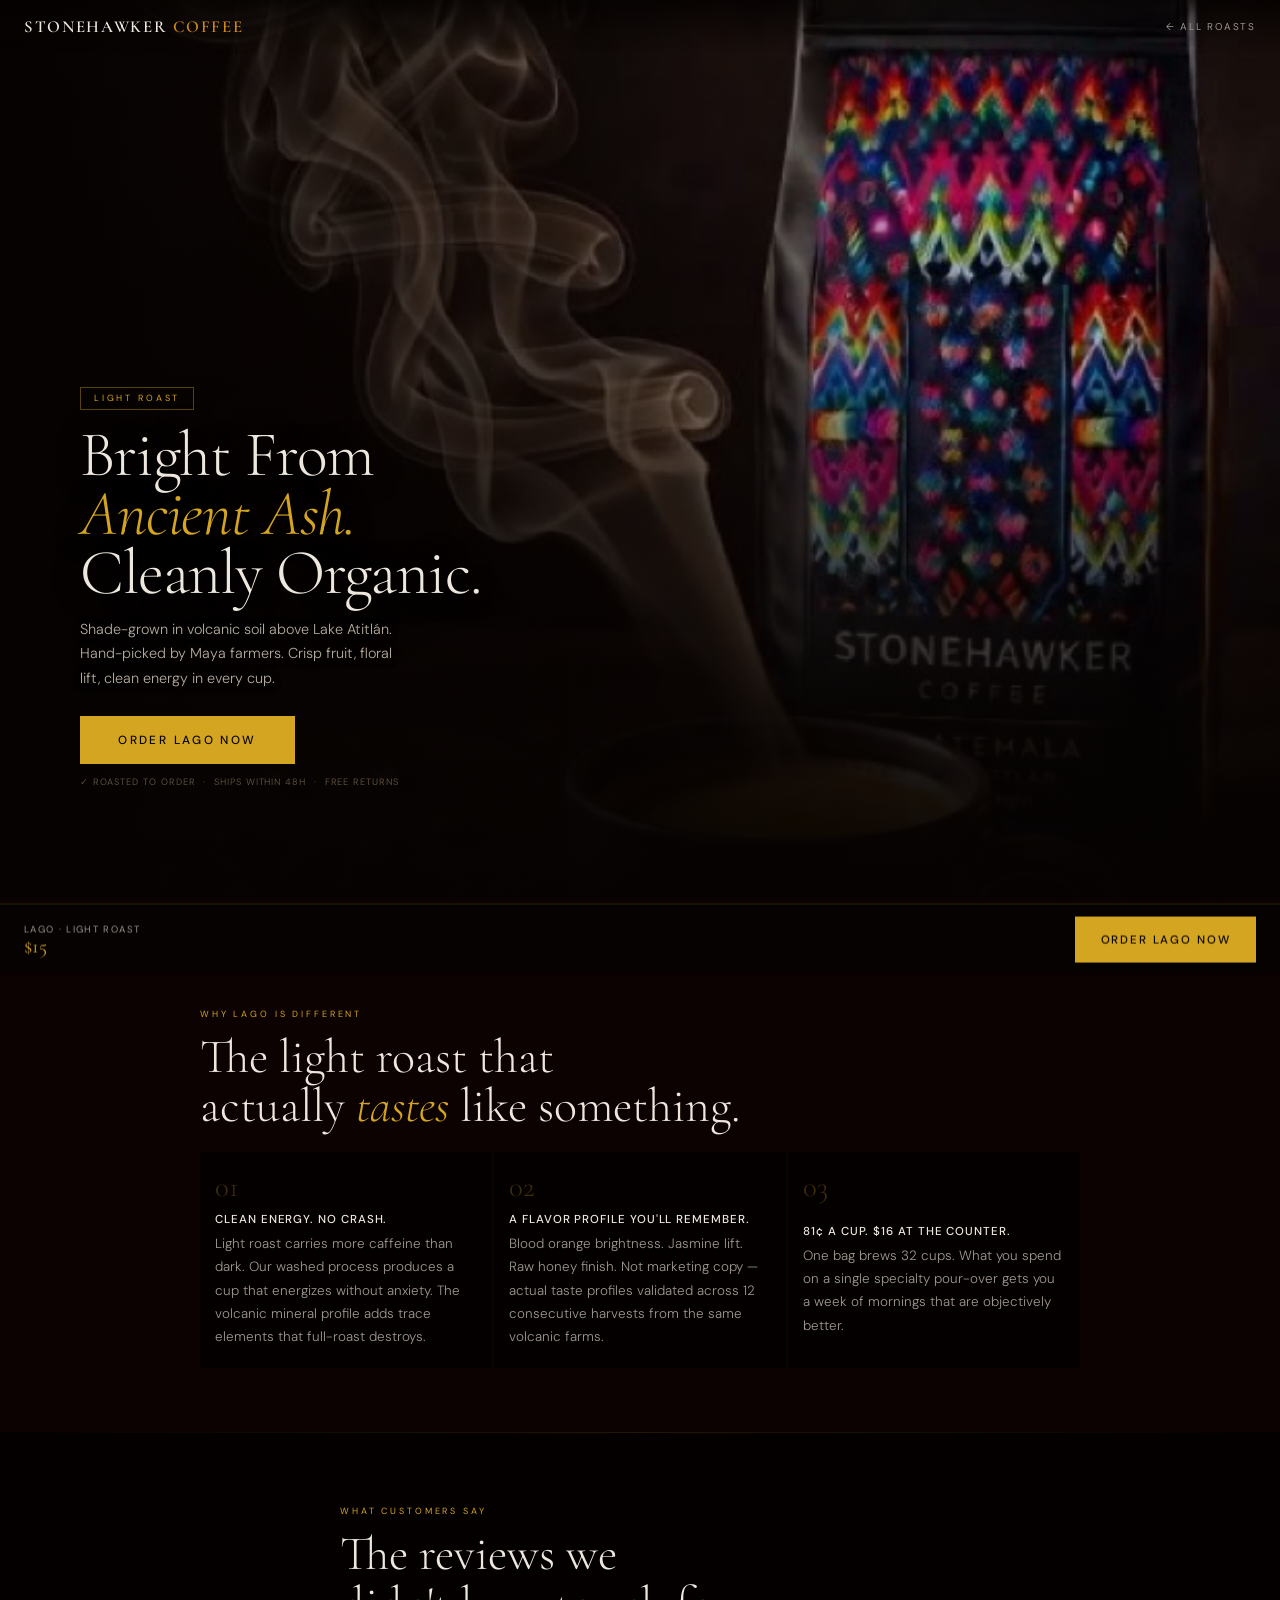
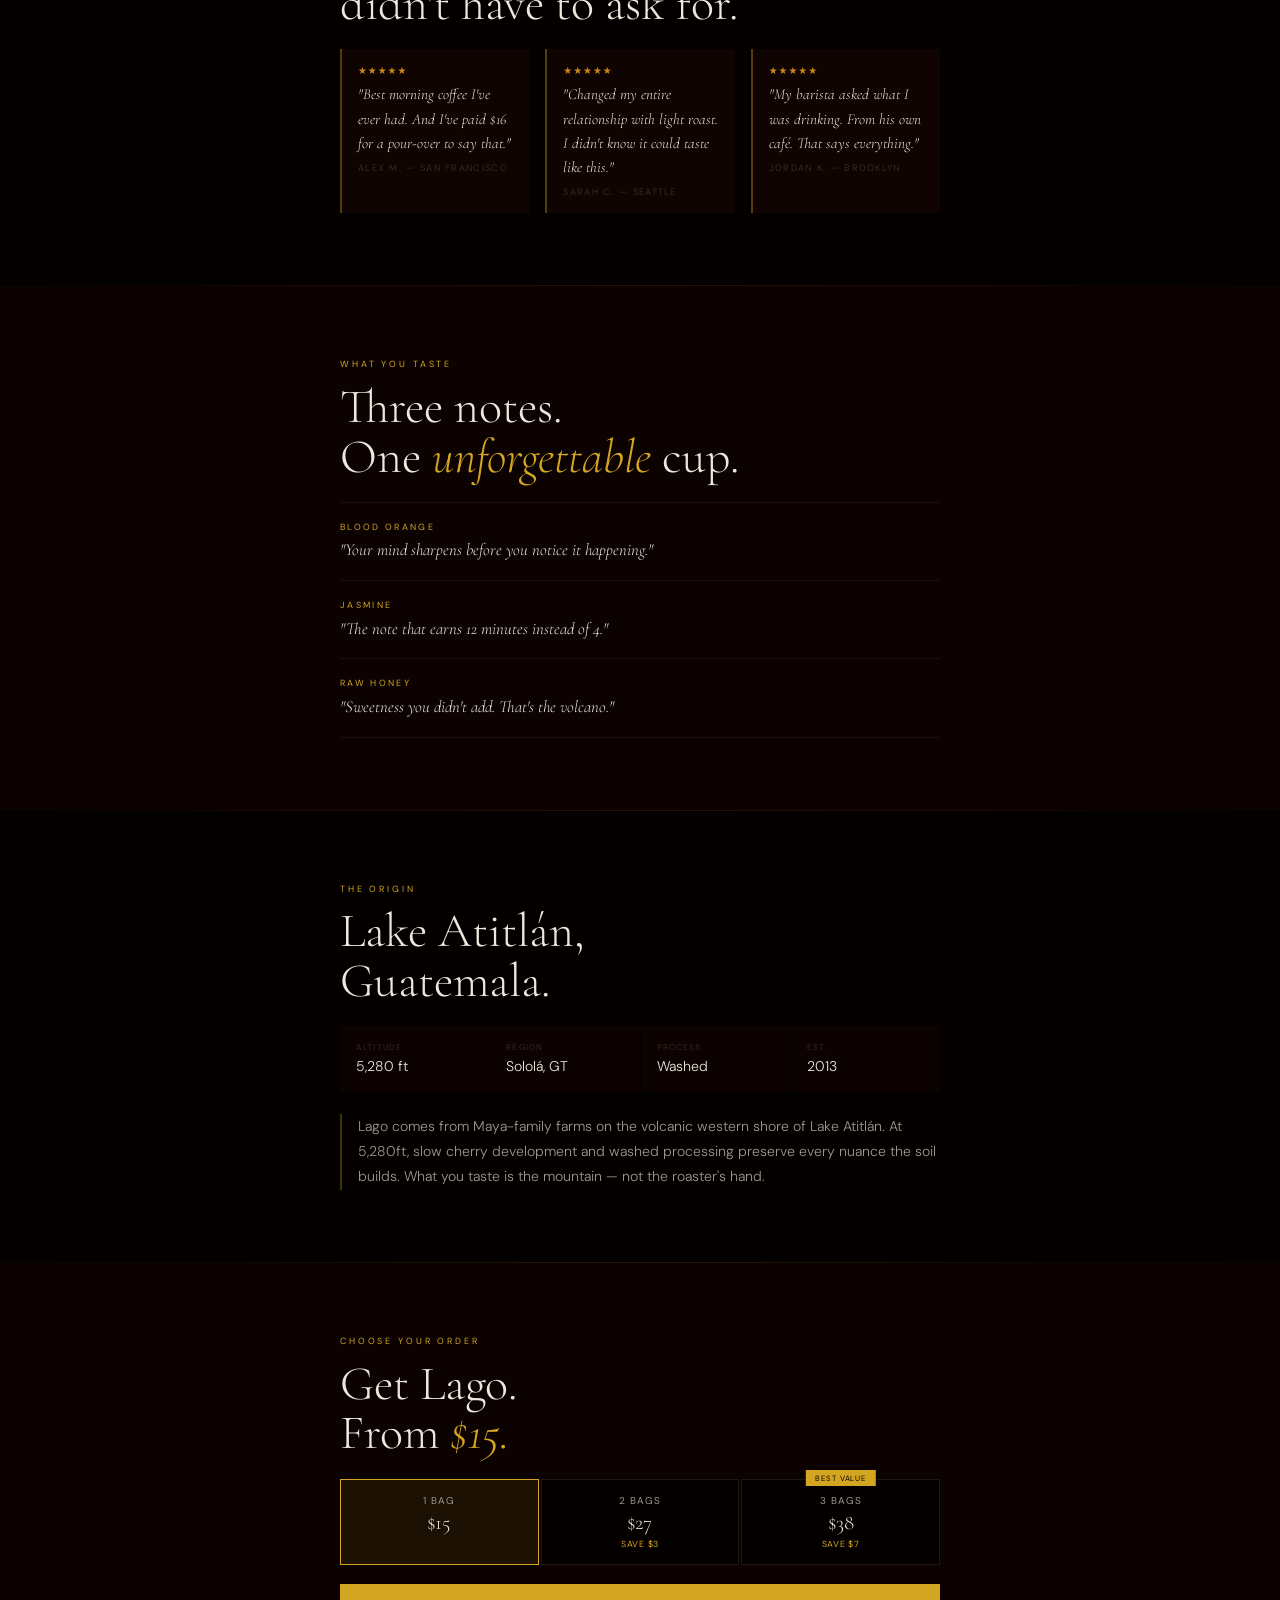
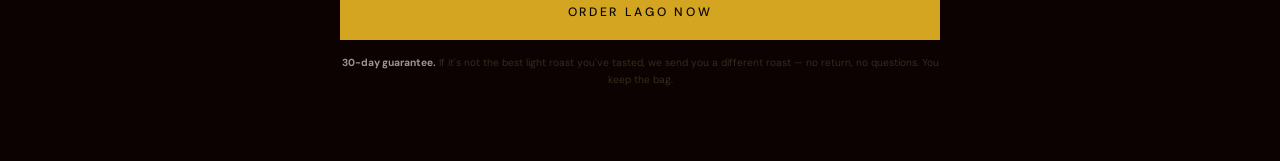
==== commit 24f1e084: "CRO polish pass — unified CTA language, remove price from buttons, hero scene clearance Co-Authored-" ====
--- a/lago.html
+++ b/lago.html
@@ -39,7 +39,7 @@
       Cleanly Organic.
     </h1>
     <p class="hero-sub">Shade-grown in volcanic soil above Lake Atitlán. Hand-picked by Maya farmers. Crisp fruit, floral lift, clean energy in every cup.</p>
-    <button class="btn-cta" onclick="scrollToOffer()">Get Lago — From $15</button>
+    <button class="btn-cta" onclick="scrollToOffer()">Order Lago Now</button>
     <p class="hero-microcopy">✓ Roasted to order &nbsp;·&nbsp; Ships within 48h &nbsp;·&nbsp; Free returns</p>
   </div>
 </section>
@@ -179,7 +179,7 @@
         <p class="opt-save">Save $7</p>
       </div>
     </div>
-    <button class="offer-btn" id="offer-btn" onclick="checkout()">Get Lago — $15</button>
+    <button class="offer-btn" id="offer-btn" onclick="checkout()">Order Lago Now</button>
     <p class="offer-guarantee"><strong>30-day guarantee.</strong> If it's not the best light roast you've tasted, we send you a different roast — no return, no questions. You keep the bag.</p>
   </div>
 </section>
@@ -190,7 +190,7 @@
     <p class="sticky-name">Lago · Light Roast</p>
     <p class="sticky-price" id="sticky-price">$15</p>
   </div>
-  <button class="sticky-btn" onclick="checkout()">Add to Cart</button>
+  <button class="sticky-btn" onclick="checkout()">Order Lago Now</button>
 </div>
 
 <script>
@@ -220,9 +220,7 @@
       opts.forEach(function(x){ x.classList.remove('active'); });
       o.classList.add('active');
       var price = '$' + o.dataset.price;
-      var label = o.dataset.label;
-      btn.textContent = 'Get Lago — ' + price;
-      sp.textContent  = price;
+      sp.textContent = price;
     });
   });
 })();
--- a/css/lp.css
+++ b/css/lp.css
@@ -63,7 +63,7 @@
 }
 .hero-content{
   position:relative;z-index:2;
-  width:100%;padding:0 1.5rem 5.5rem;
+  width:100%;padding:0 1.5rem 7rem;
 }
 .roast-id{
   display:inline-block;
@@ -92,16 +92,16 @@
   text-shadow:0 1px 10px rgba(0,0,0,.65);
 }
 .btn-cta{
-  display:block;
+  display:inline-block;
   background:var(--accent);
   color:var(--bg-cta-text, #0a0604);
-  padding:1rem 2rem;
-  font-size:.8rem;font-weight:500;
-  letter-spacing:.18em;text-transform:uppercase;
-  transition:all .3s;min-height:52px;
-  white-space:nowrap;width:100%;max-width:340px;
-}
-.btn-cta:hover{filter:brightness(1.12);transform:translateY(-2px);box-shadow:0 14px 36px rgba(var(--accent-r),.38)}
+  padding:.85rem 2.4rem;
+  font-size:.74rem;font-weight:500;
+  letter-spacing:.2em;text-transform:uppercase;
+  transition:all .3s;min-height:48px;
+  white-space:nowrap;
+}
+.btn-cta:hover{filter:brightness(1.1);transform:translateY(-2px);box-shadow:0 12px 30px rgba(var(--accent-r),.32)}
 .hero-microcopy{
   margin-top:.75rem;
   font-size:.58rem;letter-spacing:.1em;text-transform:uppercase;
@@ -219,12 +219,12 @@
   width:100%;background:var(--accent);
   color:var(--bg-cta-text,#0a0604);
   padding:1.1rem 1.6rem;
-  font-size:.82rem;font-weight:500;
-  letter-spacing:.18em;text-transform:uppercase;
+  font-size:.76rem;font-weight:500;
+  letter-spacing:.22em;text-transform:uppercase;
   transition:all .3s;min-height:56px;
   margin-bottom:.85rem;
 }
-.offer-btn:hover{filter:brightness(1.1);transform:translateY(-1px);box-shadow:0 12px 32px rgba(var(--accent-r),.38)}
+.offer-btn:hover{filter:brightness(1.08);transform:translateY(-1px);box-shadow:0 10px 28px rgba(var(--accent-r),.32)}
 .offer-guarantee{
   text-align:center;font-size:.64rem;
   color:var(--ash);line-height:1.7;
@@ -258,8 +258,7 @@
 /* ── RESPONSIVE ── */
 @media(min-width:640px){
   .lp-sec{padding:3.5rem 2rem;max-width:620px}
-  .hero-content{padding:0 3rem 6rem;max-width:640px}
-  .btn-cta{max-width:320px}
+  .hero-content{padding:0 3rem 8rem;max-width:640px}
   .reviews-grid{flex-direction:row}
   .rev-card{flex:1}
   .origin-stats{grid-template-columns:repeat(4,1fr)}
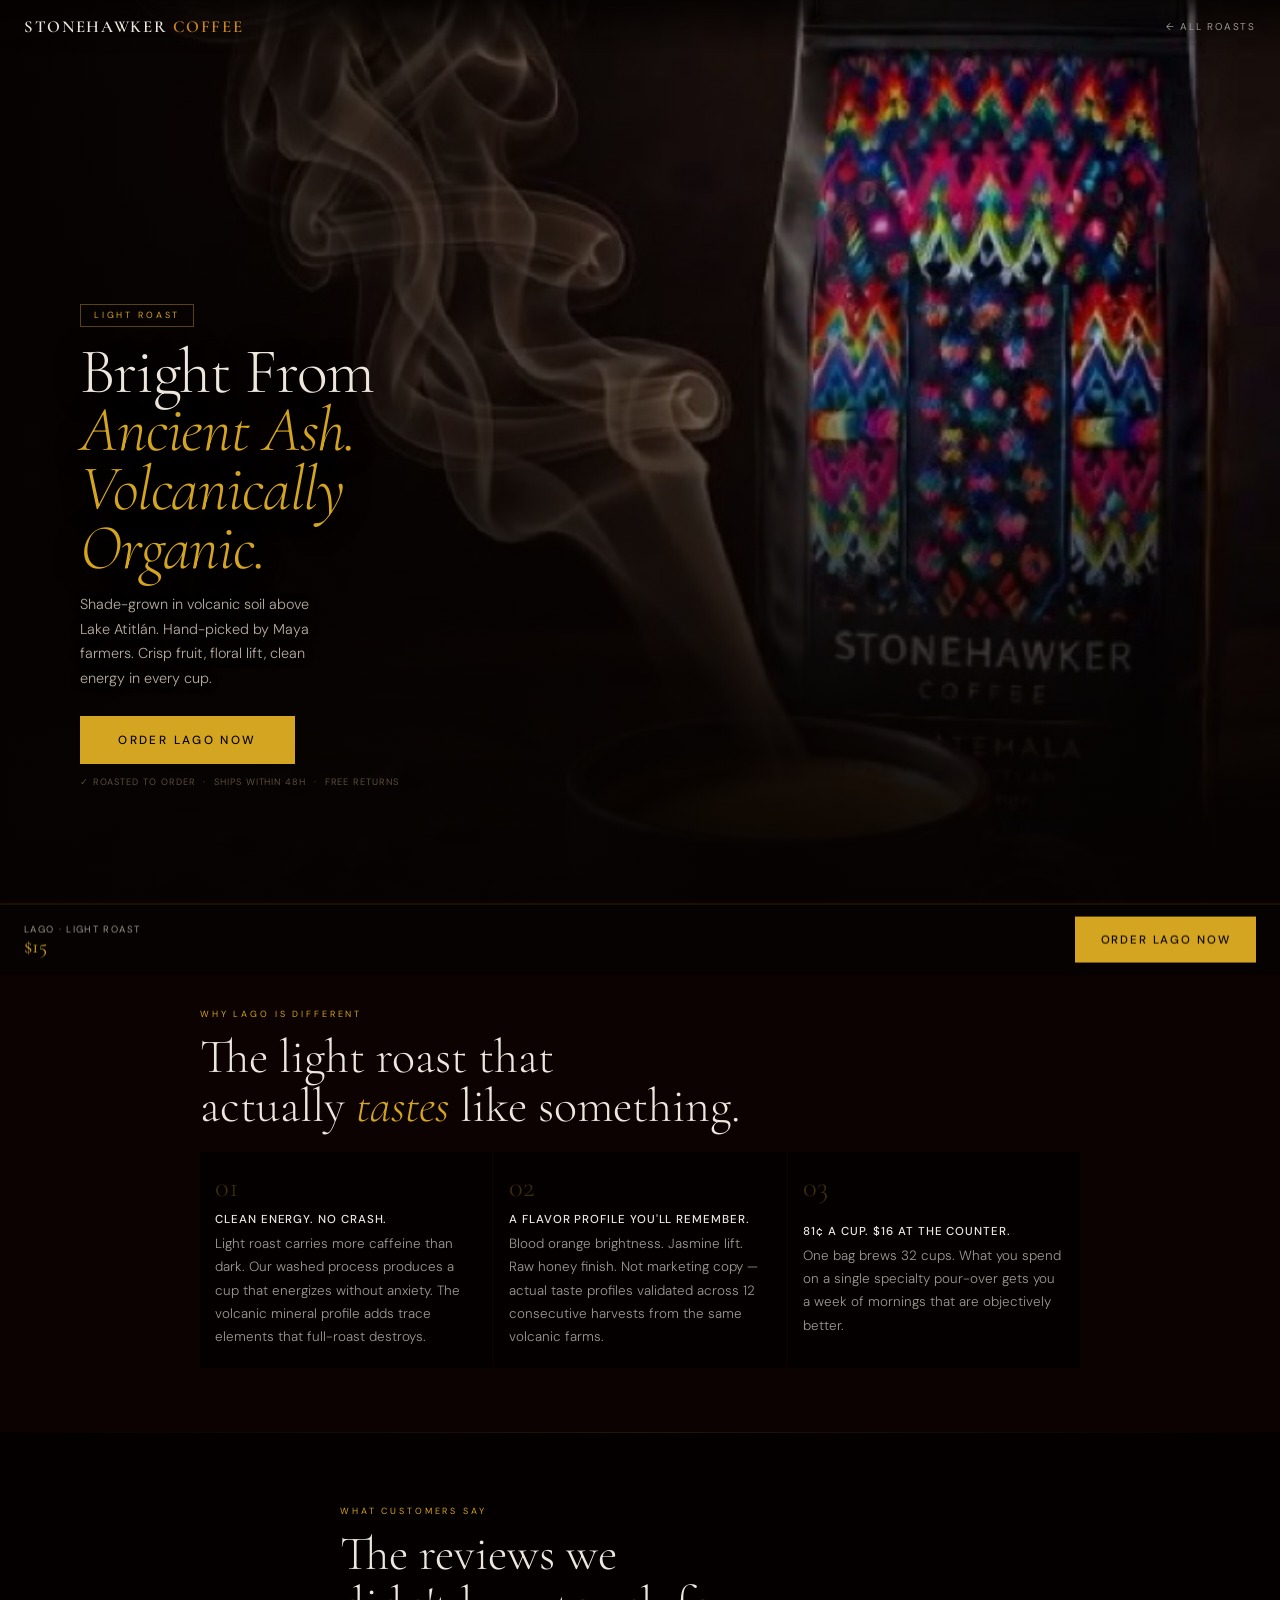
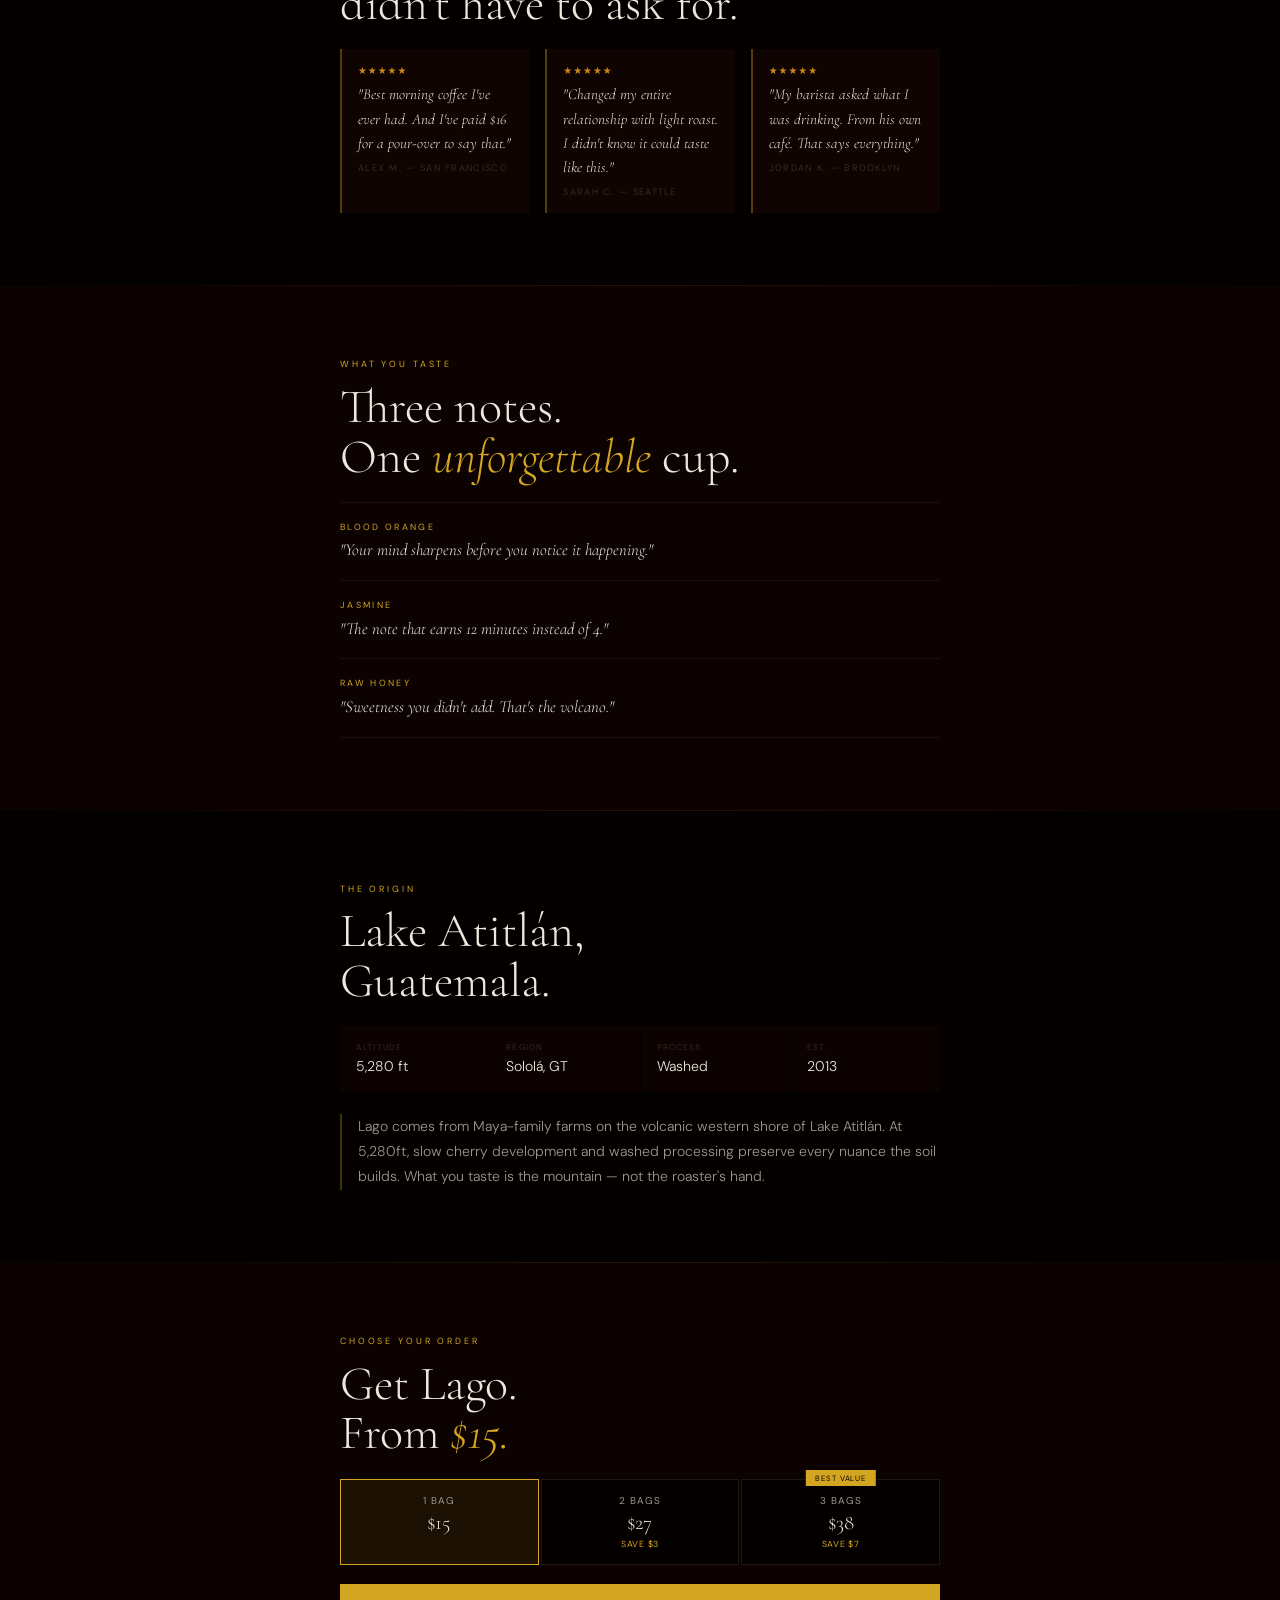
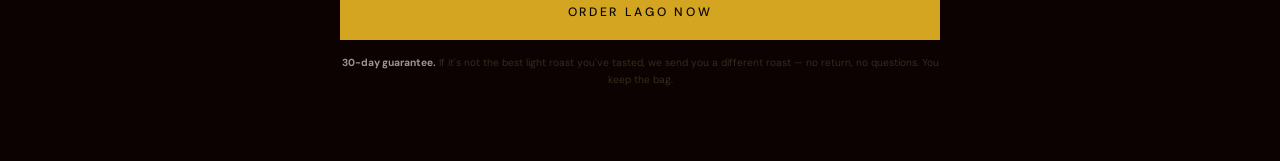
==== commit b5863978: "Hero alignment pass — Volcanically Organic headlines, lower CTA, constrain text width, Xocomil coppe" ====
--- a/lago.html
+++ b/lago.html
@@ -36,7 +36,7 @@
     <h1 class="hero-h1">
       Bright From<br>
       <em>Ancient Ash.</em><br>
-      Cleanly Organic.
+      <em>Volcanically Organic.</em>
     </h1>
     <p class="hero-sub">Shade-grown in volcanic soil above Lake Atitlán. Hand-picked by Maya farmers. Crisp fruit, floral lift, clean energy in every cup.</p>
     <button class="btn-cta" onclick="scrollToOffer()">Order Lago Now</button>
--- a/css/lp.css
+++ b/css/lp.css
@@ -63,7 +63,7 @@
 }
 .hero-content{
   position:relative;z-index:2;
-  width:100%;padding:0 1.5rem 7rem;
+  width:100%;padding:0 1.5rem 3.5rem;
 }
 .roast-id{
   display:inline-block;
@@ -80,14 +80,14 @@
   letter-spacing:-.018em;
   margin-bottom:.9rem;
   text-shadow:0 2px 28px rgba(0,0,0,.5);
-  max-width:520px;
+  max-width:380px;
 }
 .hero-h1 em{font-style:italic;color:var(--accent)}
 .hero-sub{
   font-size:.9rem;font-weight:300;
   color:rgba(237,225,208,.76);
   line-height:1.7;
-  max-width:330px;
+  max-width:260px;
   margin-bottom:1.6rem;
   text-shadow:0 1px 10px rgba(0,0,0,.65);
 }
@@ -258,7 +258,7 @@
 /* ── RESPONSIVE ── */
 @media(min-width:640px){
   .lp-sec{padding:3.5rem 2rem;max-width:620px}
-  .hero-content{padding:0 3rem 8rem;max-width:640px}
+  .hero-content{padding:0 3rem 5rem;max-width:640px}
   .reviews-grid{flex-direction:row}
   .rev-card{flex:1}
   .origin-stats{grid-template-columns:repeat(4,1fr)}
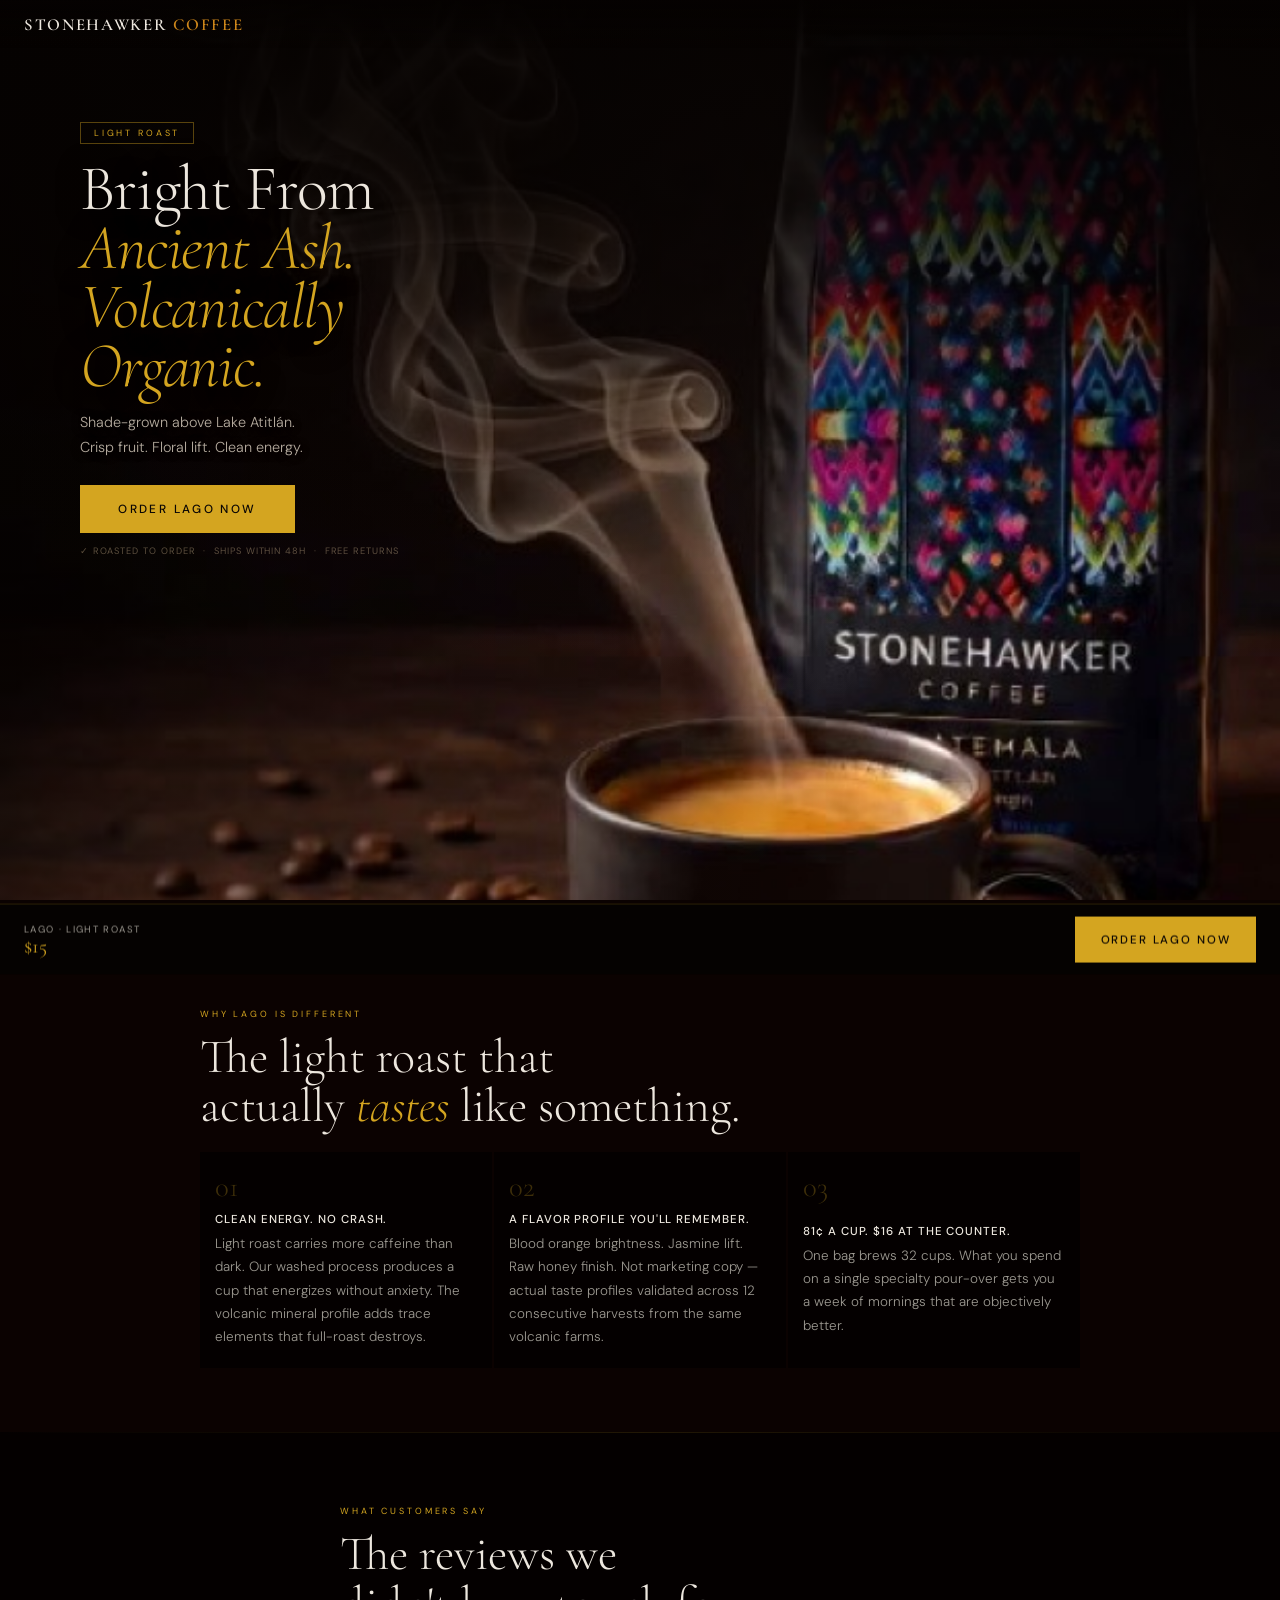
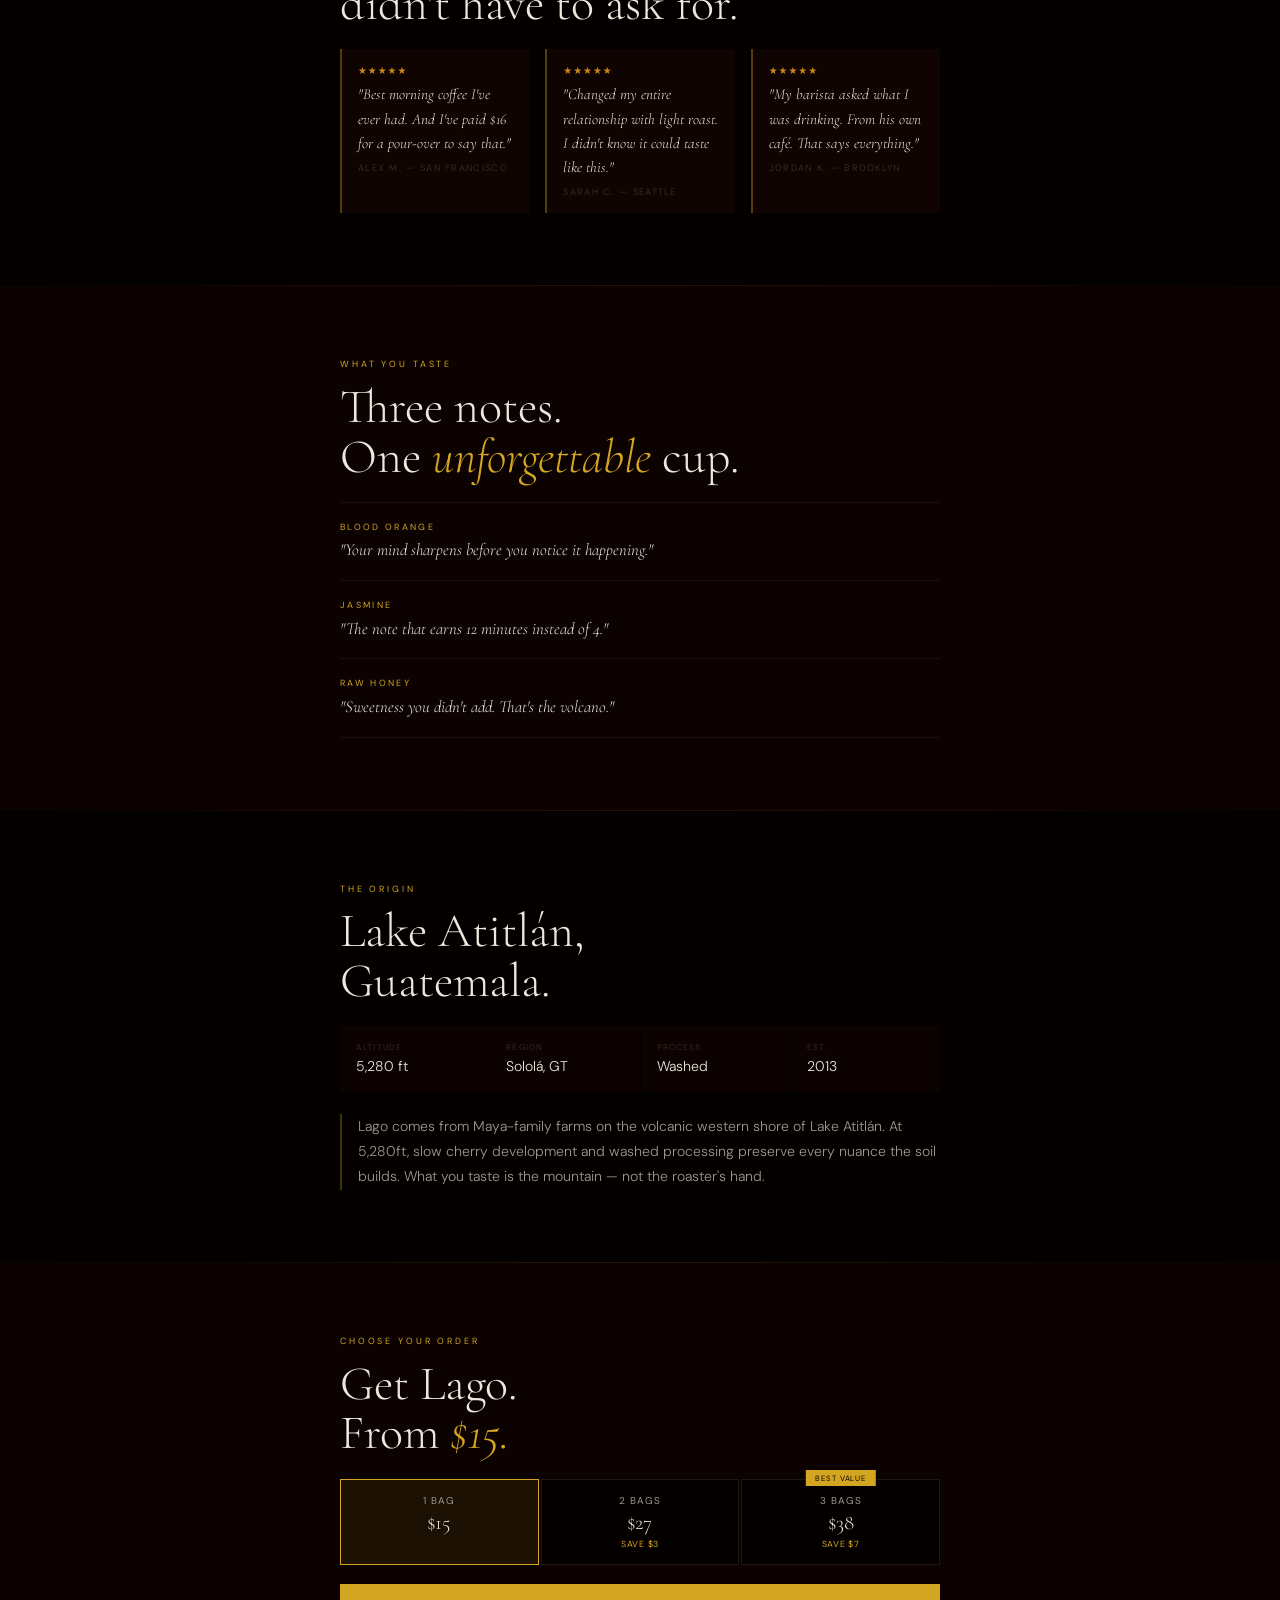
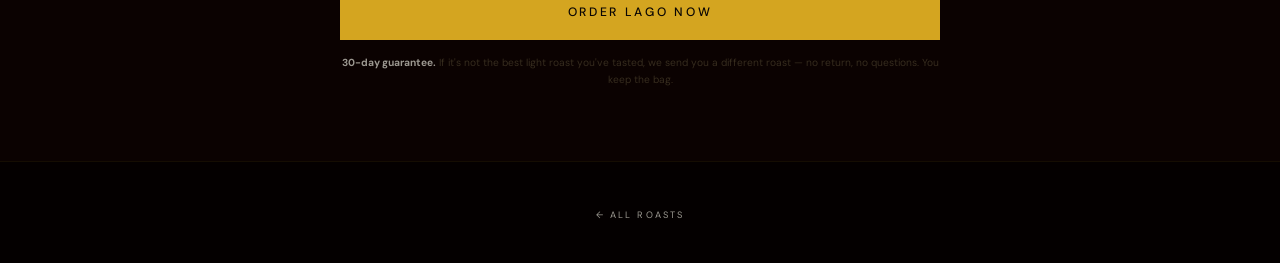
==== commit a70bb050: "Lago master template — hero content top-anchored, product scene revealed, instant CTA jump, nav dist" ====
--- a/lago.html
+++ b/lago.html
@@ -14,13 +14,22 @@
   --accent-r:      212, 165, 32;
   --bg-cta-text:   #0A0604;
 }
+/* Content at top — product scene revealed at bottom */
+#hero{ align-items:flex-start }
+.hero-scrim{
+  background:
+    linear-gradient(to bottom, rgba(5,2,1,.97) 0%, rgba(5,2,1,.84) 22%, rgba(5,2,1,.44) 44%, rgba(5,2,1,.1) 62%, transparent 80%),
+    linear-gradient(to right,  rgba(5,2,1,.68) 0%, rgba(5,2,1,.28) 44%, transparent 68%);
+}
+.hero-content{ padding:5.5rem 1.5rem 0 }
+@media(min-width:640px){ .hero-content{ padding:6.5rem 3rem 0 } }
+@media(min-width:960px){ .hero-content{ padding:7.5rem 5rem 0 } }
 </style>
 </head>
 <body>
 
 <nav class="lp-nav" id="nav">
   <a href="index.html" class="nav-logo">STONEHAWKER <span>COFFEE</span></a>
-  <a href="index.html" class="nav-back">← All Roasts</a>
 </nav>
 
 <!-- ── HERO ── -->
@@ -38,7 +47,7 @@
       <em>Ancient Ash.</em><br>
       <em>Volcanically Organic.</em>
     </h1>
-    <p class="hero-sub">Shade-grown in volcanic soil above Lake Atitlán. Hand-picked by Maya farmers. Crisp fruit, floral lift, clean energy in every cup.</p>
+    <p class="hero-sub">Shade-grown above Lake Atitlán.<br>Crisp fruit. Floral lift. Clean energy.</p>
     <button class="btn-cta" onclick="scrollToOffer()">Order Lago Now</button>
     <p class="hero-microcopy">✓ Roasted to order &nbsp;·&nbsp; Ships within 48h &nbsp;·&nbsp; Free returns</p>
   </div>
@@ -192,6 +201,11 @@
   </div>
   <button class="sticky-btn" onclick="checkout()">Order Lago Now</button>
 </div>
+
+<!-- ── FOOTER ── -->
+<footer class="lp-footer">
+  <a href="index.html" class="footer-roasts">← All Roasts</a>
+</footer>
 
 <script>
 (function(){
@@ -225,7 +239,7 @@
   });
 })();
 
-function scrollToOffer(){ document.getElementById('offer').scrollIntoView({behavior:'smooth'}); }
+function scrollToOffer(){ document.getElementById('offer').scrollIntoView({behavior:'instant'}); }
 
 function checkout(){
   /* Shopify Buy Button integration goes here */
--- a/css/lp.css
+++ b/css/lp.css
@@ -255,6 +255,18 @@
 }
 .sticky-btn:hover{filter:brightness(1.12)}
 
+/* ── FOOTER ── */
+.lp-footer{
+  padding:2.5rem 1.5rem;
+  text-align:center;
+  border-top:1px solid rgba(var(--accent-r),.08);
+}
+.footer-roasts{
+  font-size:.58rem;letter-spacing:.22em;text-transform:uppercase;
+  color:var(--dim);text-decoration:none;transition:color .2s;
+}
+.footer-roasts:hover{color:var(--accent)}
+
 /* ── RESPONSIVE ── */
 @media(min-width:640px){
   .lp-sec{padding:3.5rem 2rem;max-width:620px}
